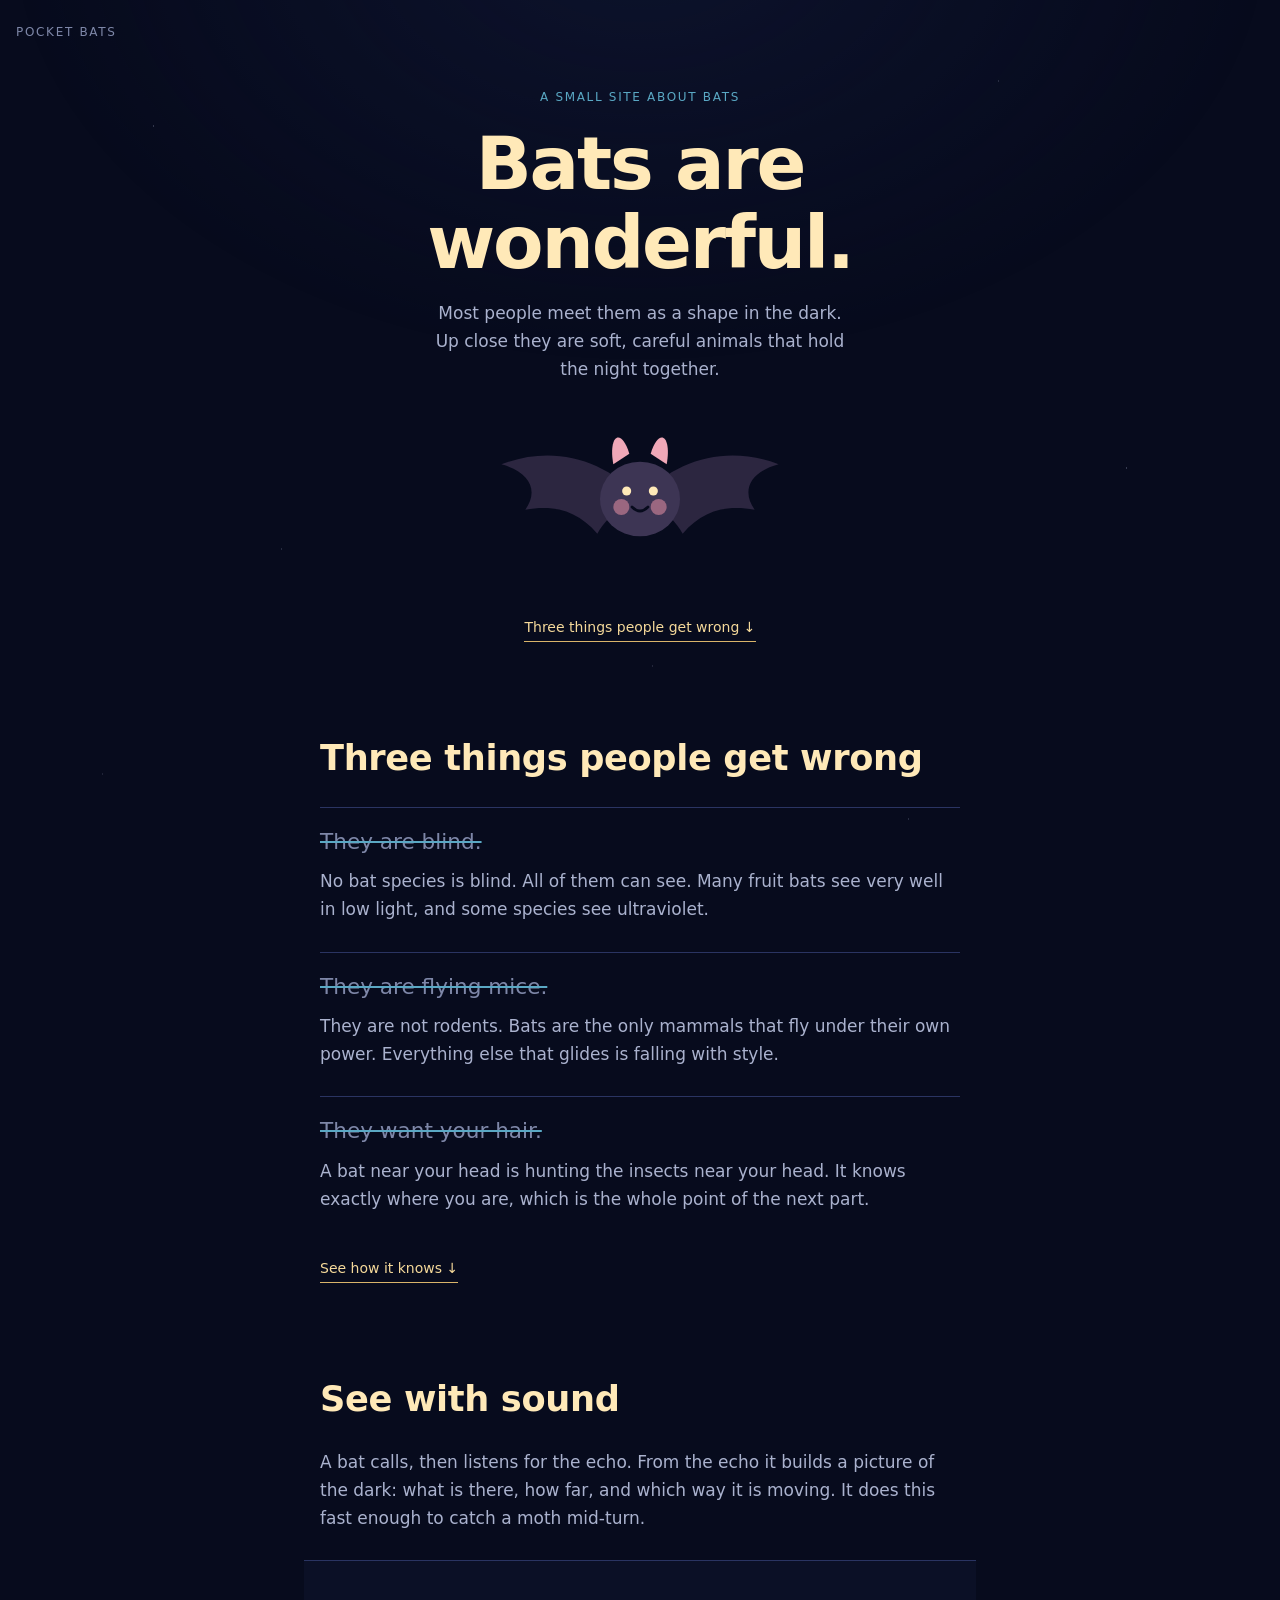
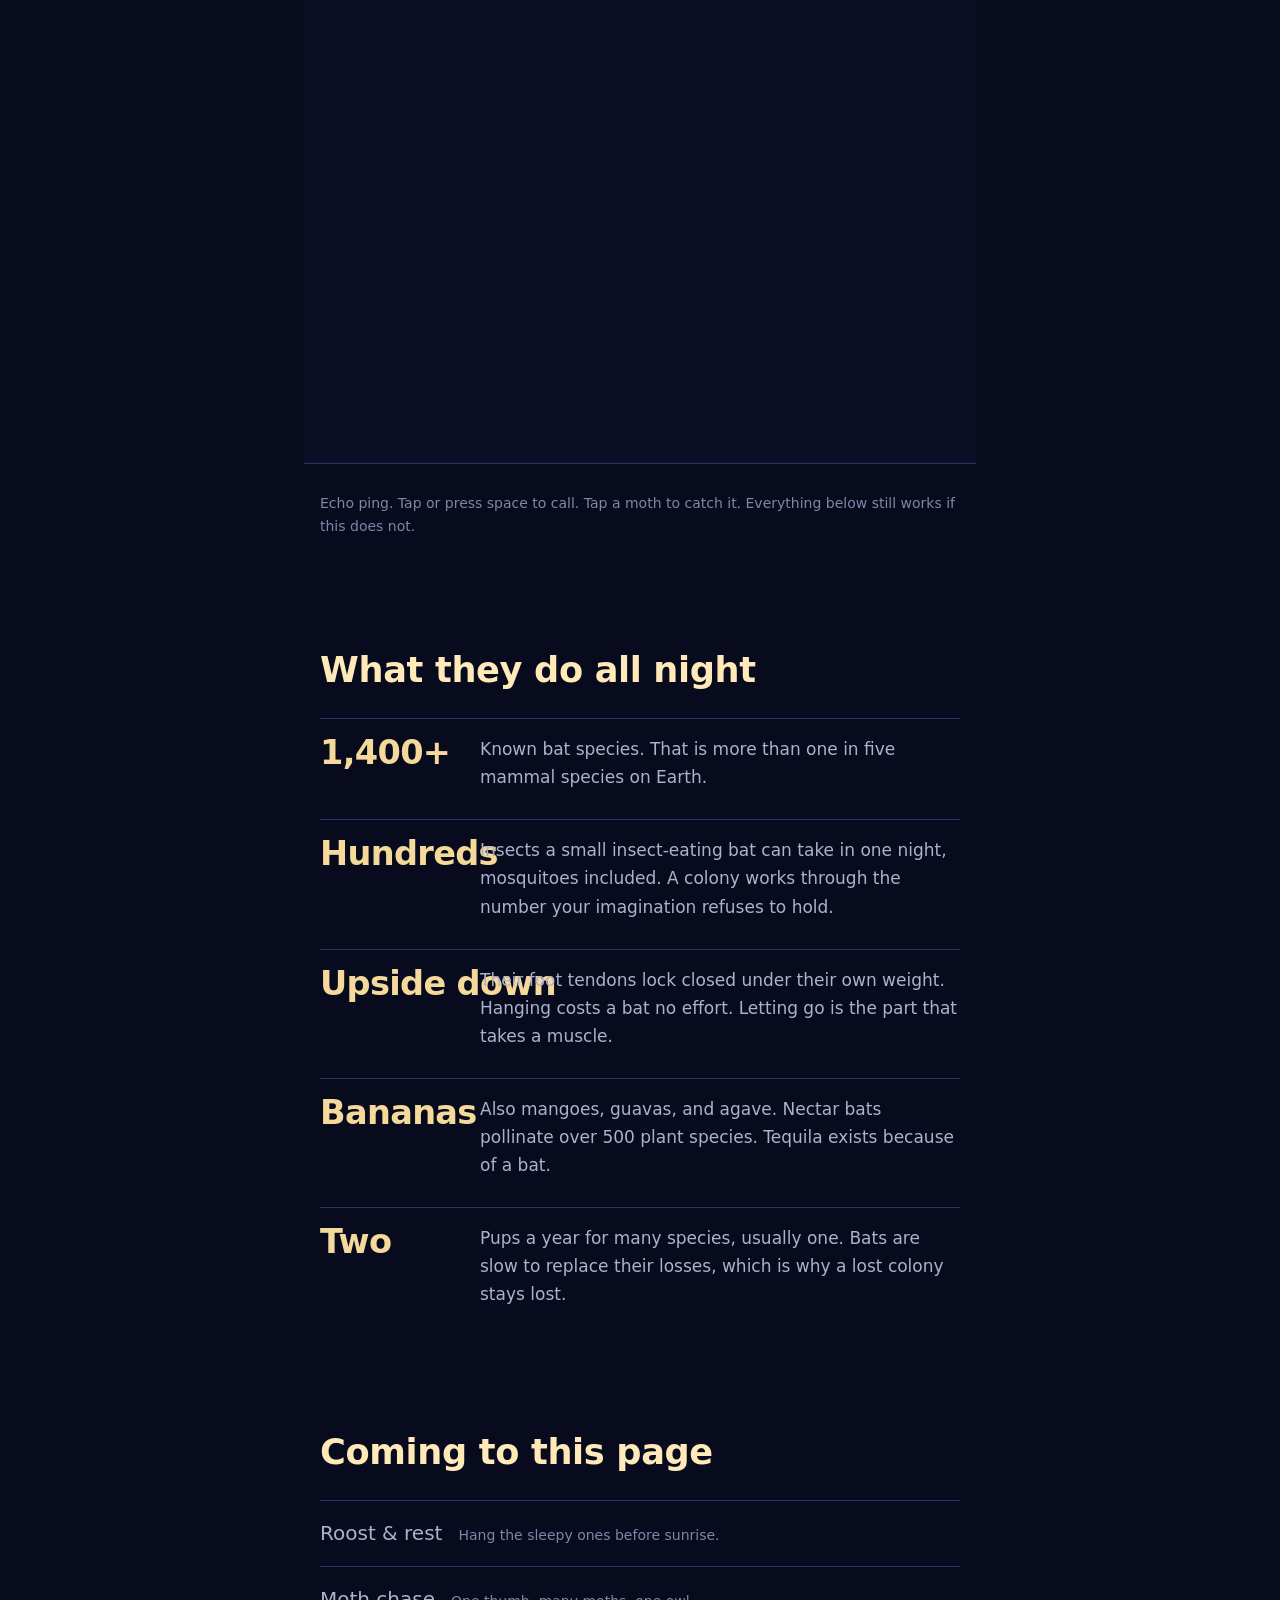
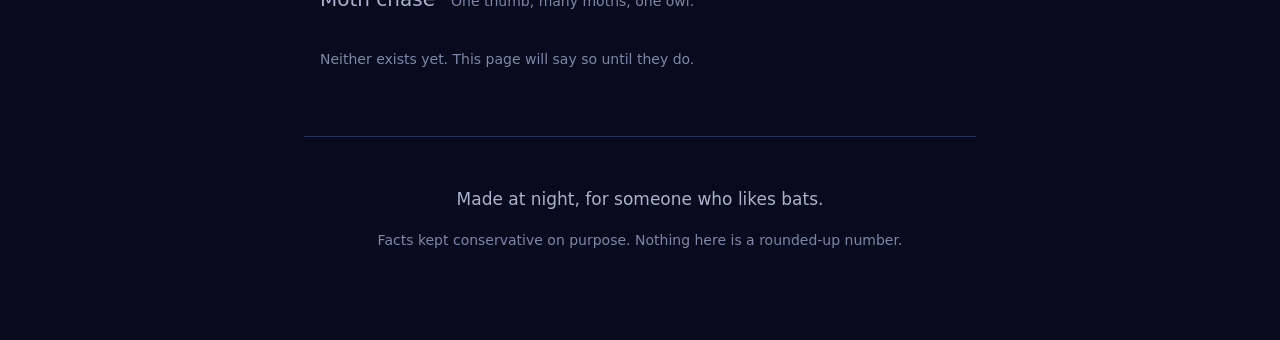
==== index.html @ 72dc0f9f "pocket-bats v1: night-sky one-pager with Echo ping Co-Authored-By: Claude Fable 5 <noreply@anthropic" ====
<!doctype html>
<html lang="en">
<head>
<meta charset="utf-8">
<meta name="viewport" content="width=device-width, initial-scale=1, viewport-fit=cover">
<title>Pocket Bats — a small site about bats</title>
<meta name="description" content="Bats are wonderful. Here is why, in your pocket. Short true facts, and a game where you see with sound.">
<meta name="theme-color" content="#070b1d">
<link rel="stylesheet" href="styles/night.tokens.css">
<link rel="stylesheet" href="styles/site.css">
<link rel="icon" href="data:image/svg+xml,<svg xmlns='http://www.w3.org/2000/svg' viewBox='0 0 32 32'><text y='26' font-size='26'>🦇</text></svg>">
</head>
<body>

<a class="skip" href="#start">Skip to the content</a>

<!-- persistent cluster 1 of 1: identity -->
<header class="chrome">
  <span class="wordmark">Pocket&nbsp;Bats</span>
</header>

<div class="stars" aria-hidden="true"></div>

<main id="start">

  <!-- 1. promise -->
  <section class="stage" id="promise">
    <p class="label">A small site about bats</p>
    <h1 class="display">Bats are<br>wonderful.</h1>
    <p class="lede">Most people meet them as a shape in the dark. Up close they are soft,
      careful animals that hold the night together.</p>

    <svg class="bat" viewBox="0 0 240 130" role="img" aria-label="A small round bat with big ears, hanging in the dark.">
      <g class="bat-wings">
        <path class="wing" d="M120 66 C 92 34, 52 26, 16 40 C 38 46, 44 60, 34 74 C 58 70, 74 76, 88 92 C 96 78, 108 70, 120 66 Z"/>
        <path class="wing" d="M120 66 C 148 34, 188 26, 224 40 C 202 46, 196 60, 206 74 C 182 70, 166 76, 152 92 C 144 78, 132 70, 120 66 Z"/>
      </g>
      <path class="ear" d="M100 40 C 96 18, 106 12, 112 32 Z"/>
      <path class="ear" d="M140 40 C 144 18, 134 12, 128 32 Z"/>
      <ellipse class="body" cx="120" cy="66" rx="30" ry="28"/>
      <circle class="cheek" cx="106" cy="72" r="6"/>
      <circle class="cheek" cx="134" cy="72" r="6"/>
      <circle class="eye" cx="110" cy="60" r="3.4"/>
      <circle class="eye" cx="130" cy="60" r="3.4"/>
      <path class="mouth" d="M114 72 Q 120 78 126 72"/>
    </svg>

    <a class="cue" href="#reframe">Three things people get wrong <span aria-hidden="true">↓</span></a>
  </section>

  <!-- 2. reframe -->
  <section class="band" id="reframe">
    <h2>Three things people get wrong</h2>

    <div class="turn">
      <p class="wrong">They are blind.</p>
      <p>No bat species is blind. All of them can see. Many fruit bats see very well in low
        light, and some species see ultraviolet.</p>
    </div>

    <div class="turn">
      <p class="wrong">They are flying mice.</p>
      <p>They are not rodents. Bats are the only mammals that fly under their own power.
        Everything else that glides is falling with style.</p>
    </div>

    <div class="turn">
      <p class="wrong">They want your hair.</p>
      <p>A bat near your head is hunting the insects near your head. It knows exactly where you
        are, which is the whole point of the next part.</p>
    </div>

    <a class="cue" href="#play">See how it knows <span aria-hidden="true">↓</span></a>
  </section>

  <!-- 3. play -->
  <section class="band play" id="play">
    <h2>See with sound</h2>
    <p class="intro">A bat calls, then listens for the echo. From the echo it builds a picture
      of the dark: what is there, how far, and which way it is moving. It does this fast enough
      to catch a moth mid-turn.</p>

    <div class="game-frame">
      <div class="game-shell" id="echo-ping" data-game>
        <noscript class="fallback">
          <p><strong>The game needs JavaScript.</strong> Without it, the short version: the
            screen is dark, you send one call, the echo shows you the moths for a moment, and
            you catch what you remember.</p>
        </noscript>
      </div>
    </div>

    <p class="caption">Echo ping. Tap or press space to call. Tap a moth to catch it.
      Everything below still works if this does not.</p>
  </section>

  <!-- 4. facts in rhythm -->
  <section class="band" id="facts">
    <h2>What they do all night</h2>

    <div class="fact">
      <p class="figure">1,400+</p>
      <p>Known bat species. That is more than one in five mammal species on Earth.</p>
    </div>

    <div class="fact">
      <p class="figure">Hundreds</p>
      <p>Insects a small insect-eating bat can take in one night, mosquitoes included. A colony
        works through the number your imagination refuses to hold.</p>
    </div>

    <div class="fact">
      <p class="figure">Upside&nbsp;down</p>
      <p>Their foot tendons lock closed under their own weight. Hanging costs a bat no effort.
        Letting go is the part that takes a muscle.</p>
    </div>

    <div class="fact">
      <p class="figure">Bananas</p>
      <p>Also mangoes, guavas, and agave. Nectar bats pollinate over 500 plant species. Tequila
        exists because of a bat.</p>
    </div>

    <div class="fact">
      <p class="figure">Two</p>
      <p>Pups a year for many species, usually one. Bats are slow to replace their losses, which
        is why a lost colony stays lost.</p>
    </div>
  </section>

  <!-- 5. what is next -->
  <section class="band" id="next">
    <h2>Coming to this page</h2>
    <ul class="index">
      <li><span class="idx-name">Roost &amp; rest</span><span class="idx-note">Hang the sleepy ones before sunrise.</span></li>
      <li><span class="idx-name">Moth chase</span><span class="idx-note">One thumb, many moths, one owl.</span></li>
    </ul>
    <p class="note">Neither exists yet. This page will say so until they do.</p>
  </section>

</main>

<footer class="close">
  <p>Made at night, for someone who likes bats.</p>
  <p class="fine">Facts kept conservative on purpose. Nothing here is a rounded-up number.</p>
</footer>

<script src="js/config.js"></script>
<script src="js/echo-ping.js"></script>
<script src="js/site.js"></script>
</body>
</html>
---- styles/night.tokens.css ----
/* night.tokens.css — the only file that may define a colour or a type value.
   Site skin: "Night-sky cozy" (D4). site.css consumes these; it defines none. */

:root {
  /* ground */
  --night-950: #070b1d;
  --night-900: #0b1026;
  --night-800: #131a3a;
  --night-700: #1d2650;
  --night-line: #2a3462;

  /* light */
  --moon: #f5d99a;
  --moon-bright: #ffe9b8;
  --moon-deep: #d9b46a;
  --star: #cdd6f4;

  /* sonar (Echo ping accent) */
  --echo: #9adcf0;
  --echo-dim: #5aa8c4;

  /* text */
  --text: #eaedf8;
  --text-dim: #aab2ce;
  --text-faint: #7e87a8;

  /* bat */
  --bat-body: #3d3554;
  --bat-wing: #2c2640;
  --bat-ear: #f0a8b8;
  --bat-cheek: #e88fa4;

  /* type */
  --font: system-ui, -apple-system, "Segoe UI", Roboto, sans-serif;
  --size-display: clamp(2.6rem, 11vw, 4.6rem);
  --size-h2: clamp(1.5rem, 6vw, 2.2rem);
  --size-body: 1.0625rem;
  --size-small: 0.875rem;
  --size-label: 0.75rem;
  --leading-body: 1.65;
  --leading-tight: 1.08;
  --track-label: 0.14em;

  /* space & shape */
  --space-1: 0.5rem;
  --space-2: 1rem;
  --space-3: 1.75rem;
  --space-4: 3rem;
  --space-5: 5.5rem;
  --measure: 34rem;
  --radius: 1.25rem;
  --radius-pill: 999px;

  /* motion (durations only; site.css decides what moves) */
  --t-fast: 140ms;
  --t-slow: 420ms;
  --ease: cubic-bezier(0.22, 0.9, 0.3, 1);
}
---- styles/site.css ----
/* site.css — composition only. Every colour and type value comes from night.tokens.css.
   Authored at 375px first; wider screens widen the measure. */

*, *::before, *::after { box-sizing: border-box; }

html { -webkit-text-size-adjust: 100%; }

body {
  margin: 0;
  background: var(--night-950);
  color: var(--text);
  font-family: var(--font);
  font-size: var(--size-body);
  line-height: var(--leading-body);
  overflow-x: hidden;
}

/* ---- background: static stars. They never move. ---- */
.stars {
  position: fixed;
  inset: 0;
  z-index: 0;
  pointer-events: none;
  background-image:
    radial-gradient(1.4px 1.4px at 12% 14%, var(--star), transparent 60%),
    radial-gradient(1.2px 1.2px at 78% 9%,  var(--star), transparent 60%),
    radial-gradient(1.6px 1.6px at 34% 27%, var(--star), transparent 60%),
    radial-gradient(1.1px 1.1px at 62% 38%, var(--star), transparent 60%),
    radial-gradient(1.5px 1.5px at 88% 52%, var(--star), transparent 60%),
    radial-gradient(1.2px 1.2px at 22% 61%, var(--star), transparent 60%),
    radial-gradient(1.3px 1.3px at 51% 74%, var(--star), transparent 60%),
    radial-gradient(1.1px 1.1px at 8%  86%, var(--star), transparent 60%),
    radial-gradient(1.4px 1.4px at 71% 91%, var(--star), transparent 60%),
    radial-gradient(900px 620px at 50% -8%, var(--night-800), transparent 70%);
  opacity: 0.55;
}

main, .chrome, .close { position: relative; z-index: 1; }

/* ---- skip link ---- */
.skip {
  position: absolute;
  left: -9999px;
  top: 0;
  background: var(--moon);
  color: var(--night-950);
  padding: var(--space-1) var(--space-2);
  border-radius: 0 0 var(--radius) 0;
  z-index: 10;
  text-decoration: none;
  font-weight: 600;
}
.skip:focus { left: 0; }

/* ---- persistent cluster: identity ---- */
.chrome {
  padding: var(--space-2);
  padding-top: max(var(--space-2), env(safe-area-inset-top));
}
.wordmark {
  font-size: var(--size-label);
  letter-spacing: var(--track-label);
  text-transform: uppercase;
  color: var(--text-faint);
}

/* ---- shared layout ---- */
.stage, .band {
  max-width: var(--measure);
  margin: 0 auto;
  padding: var(--space-4) var(--space-2);
}

h2 {
  font-size: var(--size-h2);
  line-height: 1.15;
  margin: 0 0 var(--space-3);
  color: var(--moon-bright);
  font-weight: 600;
  letter-spacing: -0.01em;
}

p { margin: 0 0 var(--space-2); }

/* ---- 1. promise ---- */
.stage { padding-top: var(--space-3); text-align: center; }

.label {
  font-size: var(--size-label);
  letter-spacing: var(--track-label);
  text-transform: uppercase;
  color: var(--echo-dim);
  margin-bottom: var(--space-2);
}

.display {
  font-size: var(--size-display);
  line-height: var(--leading-tight);
  letter-spacing: -0.03em;
  font-weight: 700;
  margin: 0 0 var(--space-2);
  color: var(--moon-bright);
}

.lede {
  color: var(--text-dim);
  max-width: 26rem;
  margin-inline: auto;
}

.bat {
  display: block;
  width: min(78%, 20rem);
  margin: var(--space-3) auto var(--space-2);
  overflow: visible;
}
.bat .body  { fill: var(--bat-body); }
.bat .wing  { fill: var(--bat-wing); }
.bat .ear   { fill: var(--bat-ear); }
.bat .cheek { fill: var(--bat-cheek); opacity: 0.55; }
.bat .eye   { fill: var(--moon-bright); }
.bat .mouth { fill: none; stroke: var(--night-950); stroke-width: 2; stroke-linecap: round; }
.bat-wings  { transform-origin: 120px 66px; animation: flap 3.6s var(--ease) infinite; }

/* Expressive character motion, paused when the section leaves the viewport (site.js)
   and removed entirely under reduced motion. */
@keyframes flap {
  0%, 74%, 100% { transform: scaleX(1) scaleY(1); }
  80%           { transform: scaleX(0.9) scaleY(1.05); }
  88%           { transform: scaleX(1.02) scaleY(0.98); }
}
.motion-paused .bat-wings { animation-play-state: paused; }

.cue {
  display: inline-block;
  margin-top: var(--space-2);
  color: var(--moon);
  text-decoration: none;
  border-bottom: 1px solid var(--moon-deep);
  padding-bottom: 2px;
  font-size: var(--size-small);
}
.cue:hover, .cue:focus-visible { color: var(--moon-bright); }

/* ---- 2. reframe: alternating rhythm ---- */
.turn {
  border-top: 1px solid var(--night-line);
  padding-top: var(--space-2);
  margin-bottom: var(--space-3);
}
.wrong {
  font-size: 1.35rem;
  color: var(--text-faint);
  text-decoration: line-through;
  text-decoration-color: var(--echo-dim);
  text-decoration-thickness: 2px;
  margin-bottom: var(--space-1);
}
.turn p:last-child { margin-bottom: 0; color: var(--text-dim); }

/* ---- 3. play ---- */
.play .intro { color: var(--text-dim); }

.game-frame {
  margin: var(--space-3) calc(var(--space-2) * -1);
}
.game-shell {
  position: relative;
  aspect-ratio: 3 / 4;
  max-height: 70vh;
  margin-inline: auto;
  background: var(--night-900);
  border-top: 1px solid var(--night-line);
  border-bottom: 1px solid var(--night-line);
  overflow: hidden;
  touch-action: manipulation;
}
.game-shell canvas { display: block; width: 100%; height: 100%; }
.game-shell:focus-visible { outline: 2px solid var(--echo); outline-offset: -2px; }

.fallback {
  display: block;
  padding: var(--space-3) var(--space-2);
  color: var(--text-dim);
}
.fallback strong { color: var(--moon); }

.caption {
  font-size: var(--size-small);
  color: var(--text-faint);
  margin-top: var(--space-2);
}

/* ---- 4. facts ---- */
.fact {
  border-top: 1px solid var(--night-line);
  padding-top: var(--space-2);
  margin-bottom: var(--space-3);
}
.figure {
  font-size: 2.1rem;
  line-height: 1.1;
  font-weight: 700;
  letter-spacing: -0.02em;
  color: var(--moon);
  margin-bottom: var(--space-1);
}
.fact p:last-child { margin-bottom: 0; color: var(--text-dim); }

/* ---- 5. what is next: typographic index, no cards ---- */
.index { list-style: none; margin: 0 0 var(--space-2); padding: 0; }
.index li {
  display: flex;
  flex-wrap: wrap;
  gap: 0 var(--space-2);
  align-items: baseline;
  border-top: 1px solid var(--night-line);
  padding: var(--space-2) 0;
}
.idx-name { font-size: 1.25rem; color: var(--text-dim); }
.idx-note { font-size: var(--size-small); color: var(--text-faint); }
.note { font-size: var(--size-small); color: var(--text-faint); }

/* ---- resolution ---- */
.close {
  max-width: var(--measure);
  margin: 0 auto;
  padding: var(--space-4) var(--space-2) var(--space-5);
  border-top: 1px solid var(--night-line);
  color: var(--text-dim);
  text-align: center;
}
.close .fine { font-size: var(--size-small); color: var(--text-faint); margin-bottom: 0; }

/* ---- wider screens: widen the measure, do not rebuild ---- */
@media (min-width: 46rem) {
  :root { --measure: 42rem; }
  .game-shell { aspect-ratio: 4 / 3; }
  .fact { display: grid; grid-template-columns: 9rem 1fr; gap: var(--space-2); align-items: start; }
  .figure { margin-bottom: 0; }
}

/* ---- reduced motion: complete states, never blank ---- */
@media (prefers-reduced-motion: reduce) {
  .bat-wings { animation: none; }
  * { scroll-behavior: auto !important; }
}
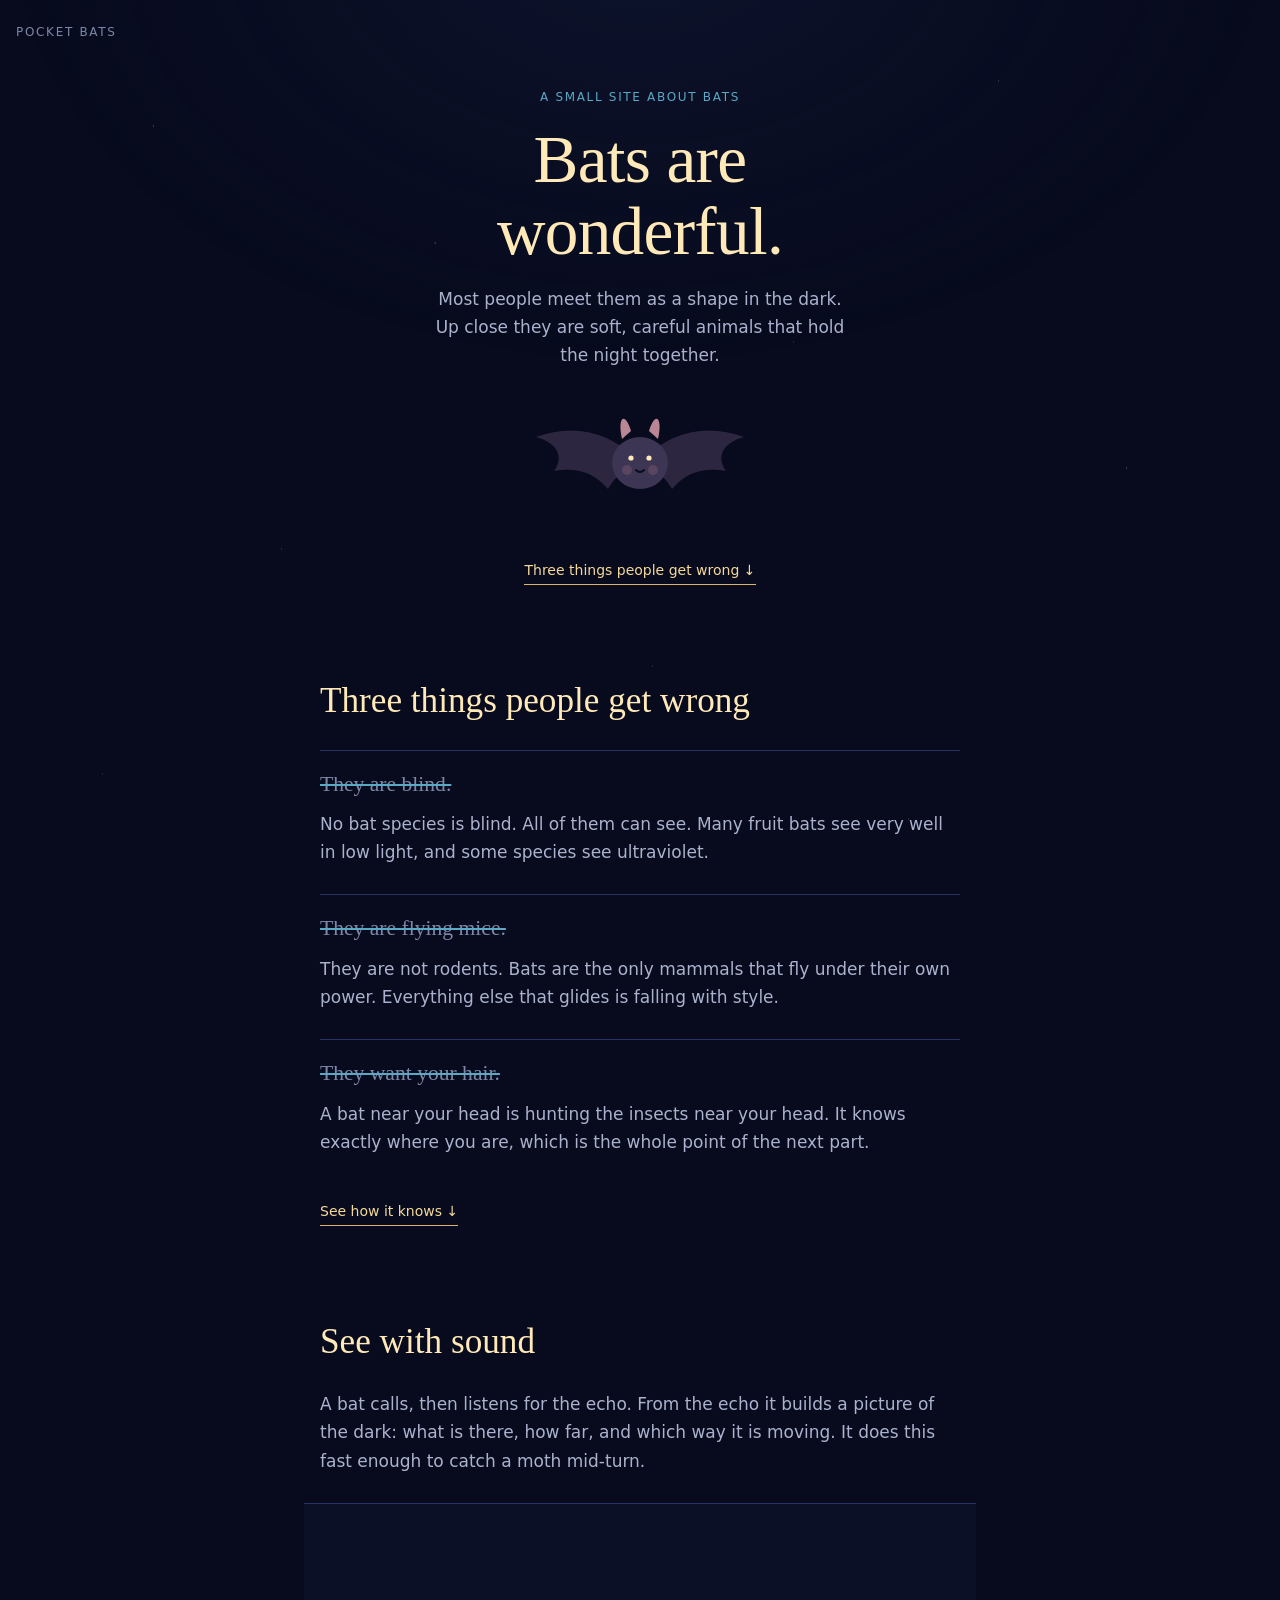
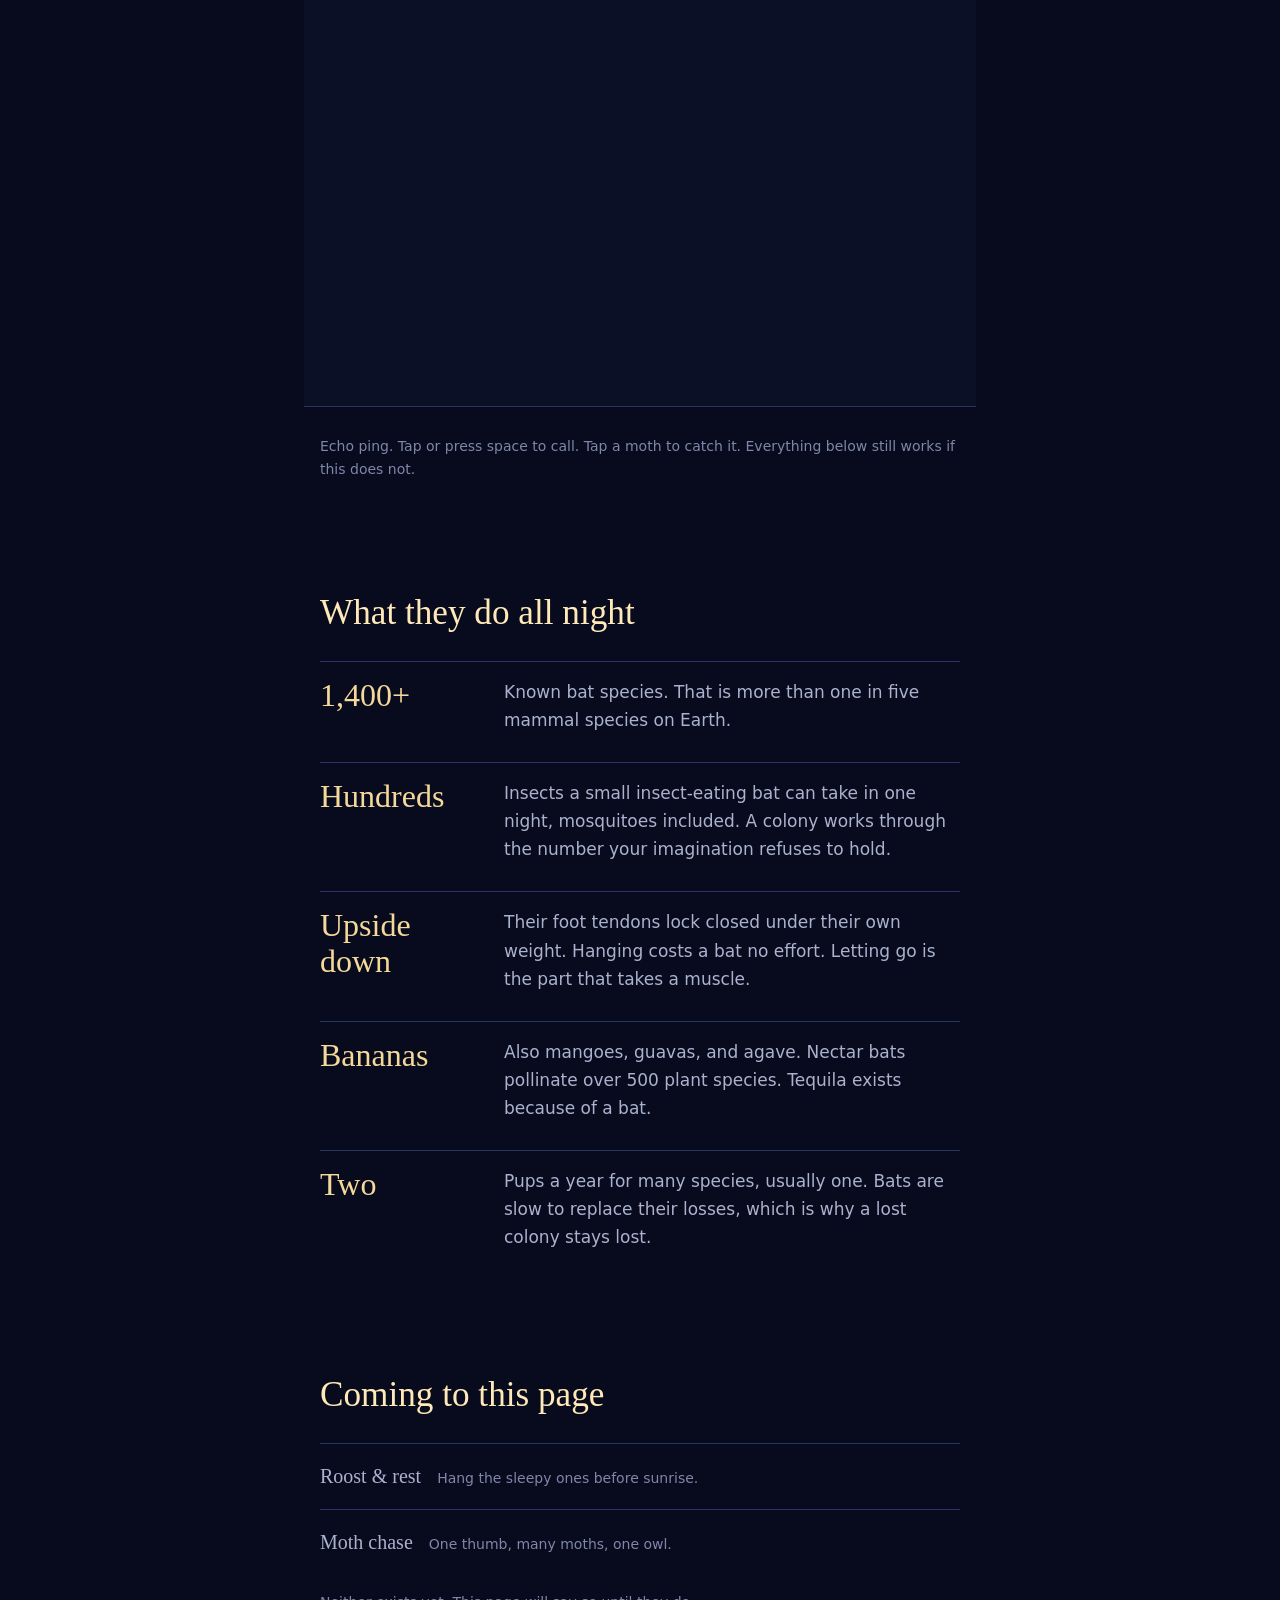
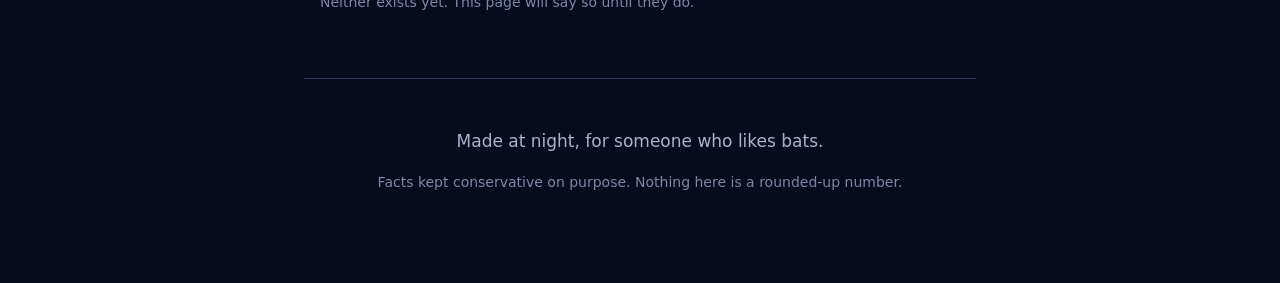
==== commit 835becb3: "polish: fix desktop fact-column overlap, editorial serif display, quieter bat" ====
--- a/index.html
+++ b/index.html
@@ -35,14 +35,14 @@
         <path class="wing" d="M120 66 C 92 34, 52 26, 16 40 C 38 46, 44 60, 34 74 C 58 70, 74 76, 88 92 C 96 78, 108 70, 120 66 Z"/>
         <path class="wing" d="M120 66 C 148 34, 188 26, 224 40 C 202 46, 196 60, 206 74 C 182 70, 166 76, 152 92 C 144 78, 132 70, 120 66 Z"/>
       </g>
-      <path class="ear" d="M100 40 C 96 18, 106 12, 112 32 Z"/>
-      <path class="ear" d="M140 40 C 144 18, 134 12, 128 32 Z"/>
-      <ellipse class="body" cx="120" cy="66" rx="30" ry="28"/>
-      <circle class="cheek" cx="106" cy="72" r="6"/>
-      <circle class="cheek" cx="134" cy="72" r="6"/>
-      <circle class="eye" cx="110" cy="60" r="3.4"/>
-      <circle class="eye" cx="130" cy="60" r="3.4"/>
-      <path class="mouth" d="M114 72 Q 120 78 126 72"/>
+      <path class="ear" d="M102 42 C 97 20, 105 14, 111 34 Z"/>
+      <path class="ear" d="M138 42 C 143 20, 135 14, 129 34 Z"/>
+      <ellipse class="body" cx="120" cy="66" rx="28" ry="26"/>
+      <circle class="cheek" cx="107" cy="73" r="5"/>
+      <circle class="cheek" cx="133" cy="73" r="5"/>
+      <circle class="eye" cx="111" cy="61" r="2.6"/>
+      <circle class="eye" cx="129" cy="61" r="2.6"/>
+      <path class="mouth" d="M116 73 Q 120 77 124 73"/>
     </svg>
 
     <a class="cue" href="#reframe">Three things people get wrong <span aria-hidden="true">↓</span></a>
@@ -110,7 +110,7 @@
     </div>
 
     <div class="fact">
-      <p class="figure">Upside&nbsp;down</p>
+      <p class="figure">Upside down</p>
       <p>Their foot tendons lock closed under their own weight. Hanging costs a bat no effort.
         Letting go is the part that takes a muscle.</p>
     </div>
--- a/styles/night.tokens.css
+++ b/styles/night.tokens.css
@@ -27,12 +27,13 @@
   /* bat */
   --bat-body: #3d3554;
   --bat-wing: #2c2640;
-  --bat-ear: #f0a8b8;
-  --bat-cheek: #e88fa4;
+  --bat-ear: #b98695;
+  --bat-cheek: #a76f80;
 
   /* type */
   --font: system-ui, -apple-system, "Segoe UI", Roboto, sans-serif;
-  --size-display: clamp(2.6rem, 11vw, 4.6rem);
+  --font-display: "Iowan Old Style", "Palatino Linotype", Palatino, Georgia, "Noto Serif", serif;
+  --size-display: clamp(2.4rem, 9.5vw, 4.2rem);
   --size-h2: clamp(1.5rem, 6vw, 2.2rem);
   --size-body: 1.0625rem;
   --size-small: 0.875rem;
--- a/styles/site.css
+++ b/styles/site.css
@@ -72,12 +72,13 @@
 }
 
 h2 {
+  font-family: var(--font-display);
   font-size: var(--size-h2);
   line-height: 1.15;
   margin: 0 0 var(--space-3);
   color: var(--moon-bright);
-  font-weight: 600;
-  letter-spacing: -0.01em;
+  font-weight: 500;
+  letter-spacing: 0;
 }
 
 p { margin: 0 0 var(--space-2); }
@@ -94,10 +95,11 @@
 }
 
 .display {
+  font-family: var(--font-display);
   font-size: var(--size-display);
   line-height: var(--leading-tight);
-  letter-spacing: -0.03em;
-  font-weight: 700;
+  letter-spacing: -0.01em;
+  font-weight: 500;
   margin: 0 0 var(--space-2);
   color: var(--moon-bright);
 }
@@ -110,14 +112,14 @@
 
 .bat {
   display: block;
-  width: min(78%, 20rem);
+  width: min(58%, 15rem);
   margin: var(--space-3) auto var(--space-2);
   overflow: visible;
 }
 .bat .body  { fill: var(--bat-body); }
 .bat .wing  { fill: var(--bat-wing); }
 .bat .ear   { fill: var(--bat-ear); }
-.bat .cheek { fill: var(--bat-cheek); opacity: 0.55; }
+.bat .cheek { fill: var(--bat-cheek); opacity: 0.28; }
 .bat .eye   { fill: var(--moon-bright); }
 .bat .mouth { fill: none; stroke: var(--night-950); stroke-width: 2; stroke-linecap: round; }
 .bat-wings  { transform-origin: 120px 66px; animation: flap 3.6s var(--ease) infinite; }
@@ -149,6 +151,7 @@
   margin-bottom: var(--space-3);
 }
 .wrong {
+  font-family: var(--font-display);
   font-size: 1.35rem;
   color: var(--text-faint);
   text-decoration: line-through;
@@ -198,10 +201,11 @@
   margin-bottom: var(--space-3);
 }
 .figure {
-  font-size: 2.1rem;
+  font-family: var(--font-display);
+  font-size: 2rem;
   line-height: 1.1;
-  font-weight: 700;
-  letter-spacing: -0.02em;
+  font-weight: 500;
+  letter-spacing: 0;
   color: var(--moon);
   margin-bottom: var(--space-1);
 }
@@ -217,7 +221,7 @@
   border-top: 1px solid var(--night-line);
   padding: var(--space-2) 0;
 }
-.idx-name { font-size: 1.25rem; color: var(--text-dim); }
+.idx-name { font-family: var(--font-display); font-size: 1.25rem; color: var(--text-dim); }
 .idx-note { font-size: var(--size-small); color: var(--text-faint); }
 .note { font-size: var(--size-small); color: var(--text-faint); }
 
@@ -236,7 +240,8 @@
 @media (min-width: 46rem) {
   :root { --measure: 42rem; }
   .game-shell { aspect-ratio: 4 / 3; }
-  .fact { display: grid; grid-template-columns: 9rem 1fr; gap: var(--space-2); align-items: start; }
+  .fact { display: grid; grid-template-columns: 10.5rem 1fr; gap: var(--space-2); align-items: start; }
+  .figure { overflow-wrap: break-word; }
   .figure { margin-bottom: 0; }
 }
 
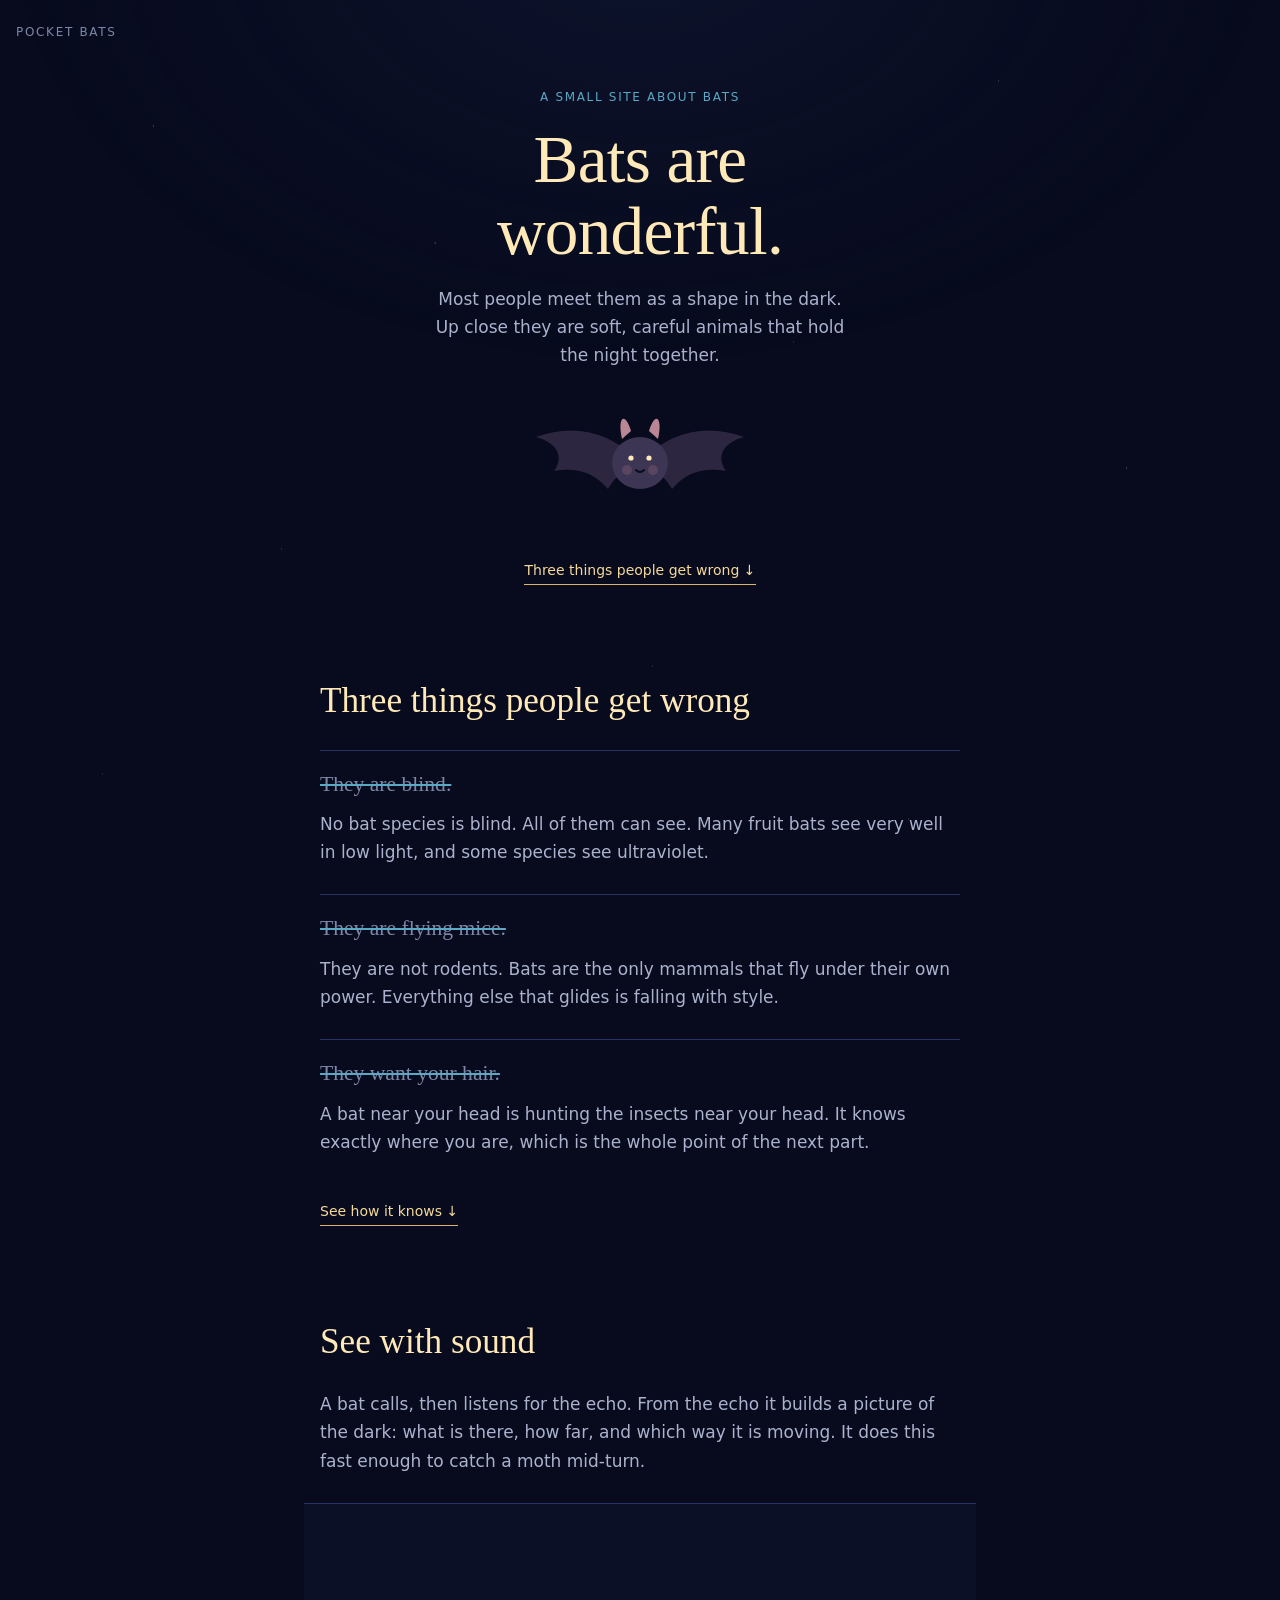
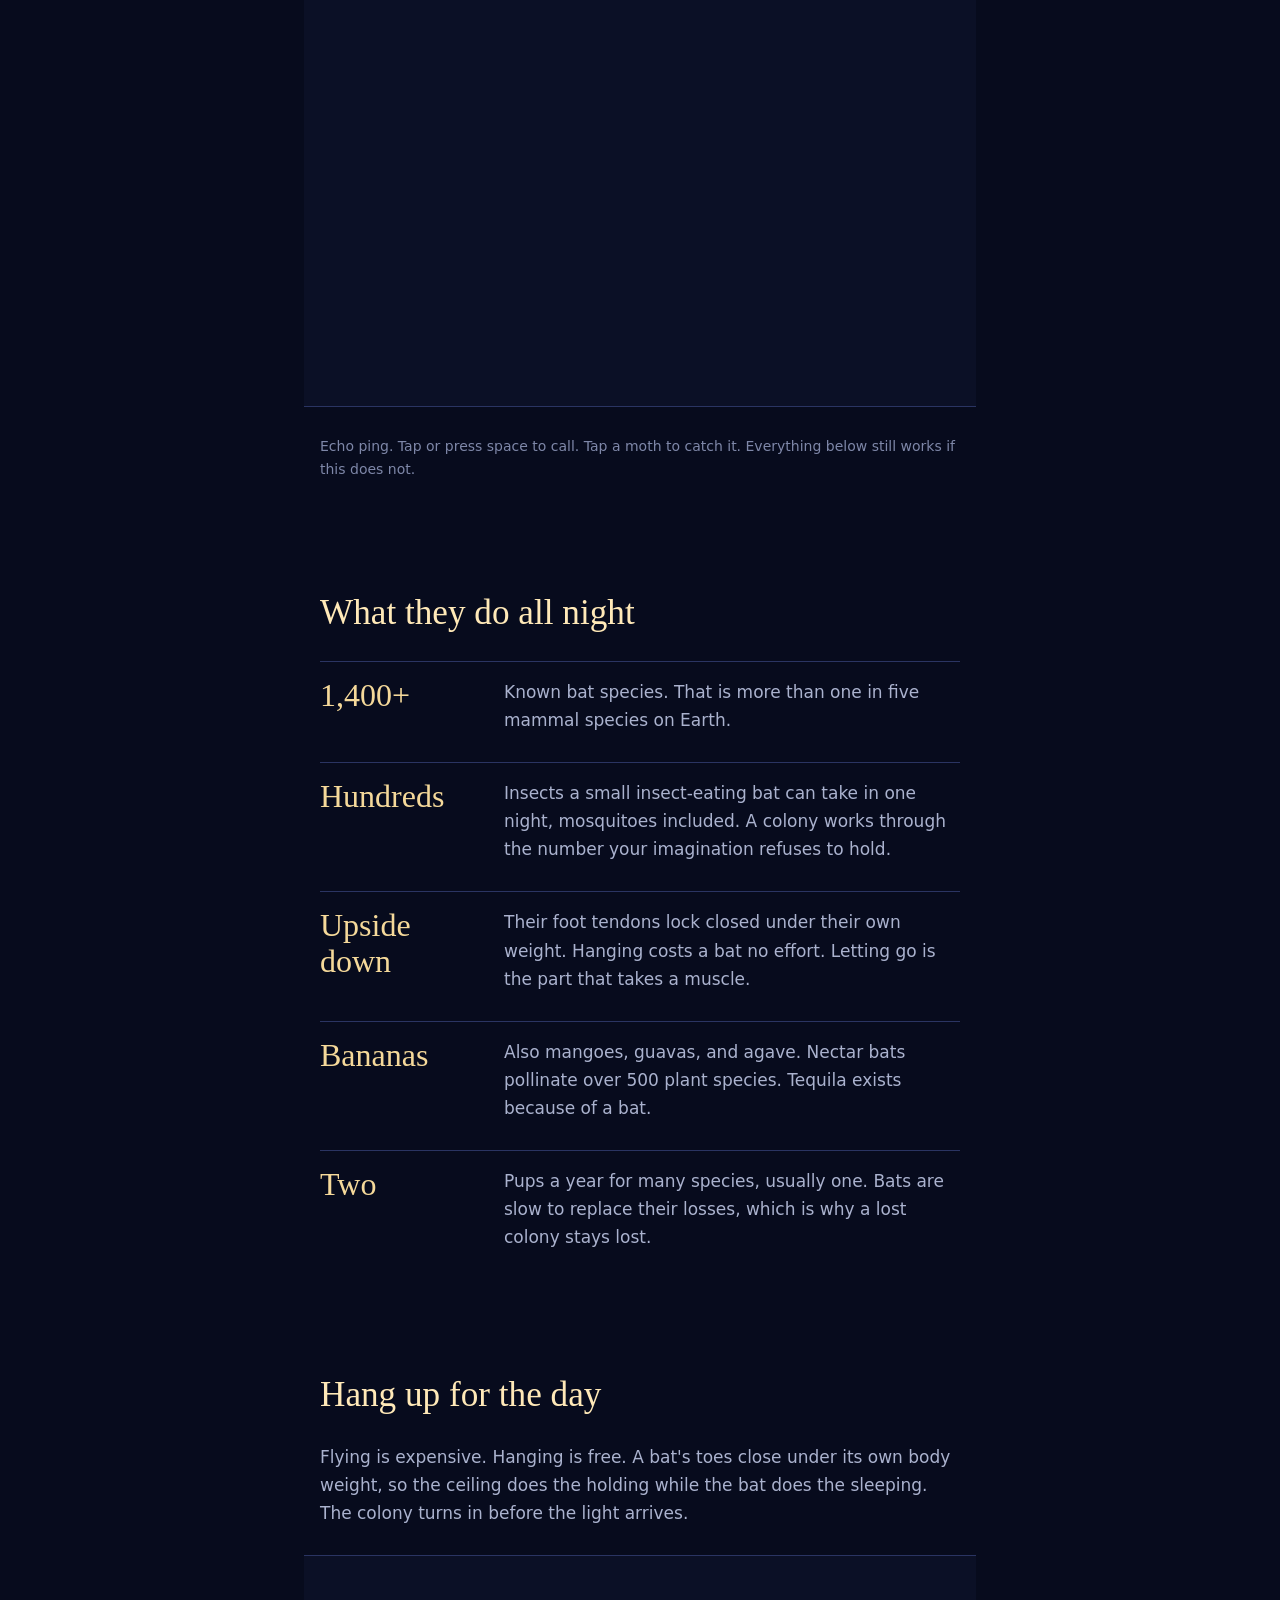
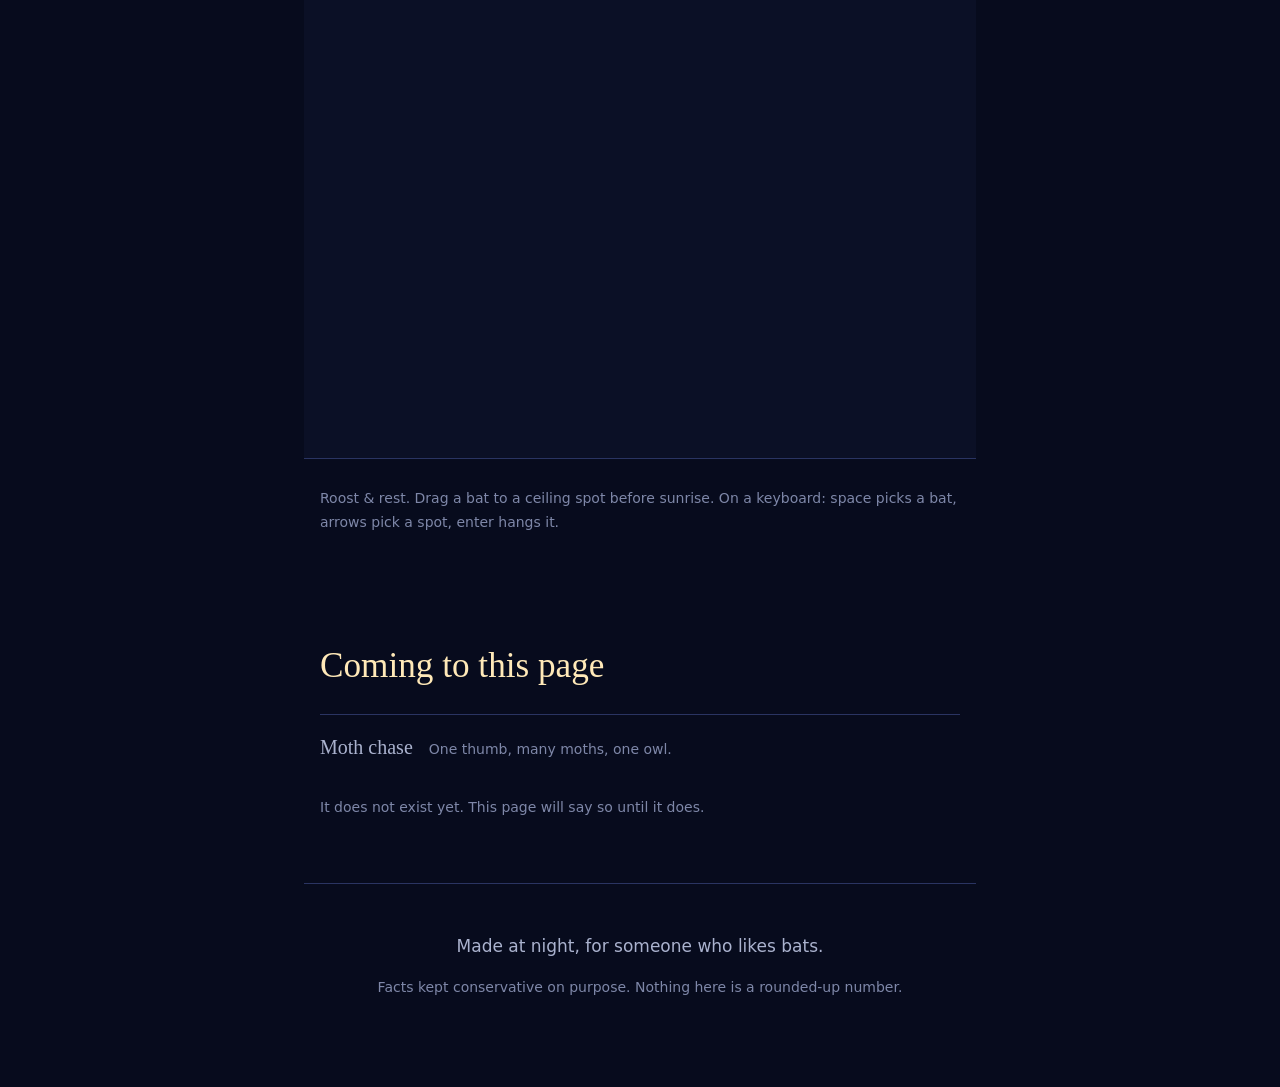
==== commit 4ce54ae8: "chunk 2: Roost & rest - drag bats to the ceiling before sunrise" ====
--- a/index.html
+++ b/index.html
@@ -6,6 +6,14 @@
 <title>Pocket Bats — a small site about bats</title>
 <meta name="description" content="Bats are wonderful. Here is why, in your pocket. Short true facts, and a game where you see with sound.">
 <meta name="theme-color" content="#070b1d">
+<meta property="og:type" content="website">
+<meta property="og:title" content="Bats are wonderful.">
+<meta property="og:description" content="Short true facts, and a game where you see with sound.">
+<meta property="og:url" content="https://jordan-doerksen.github.io/pocket-bats/">
+<meta property="og:image" content="https://jordan-doerksen.github.io/pocket-bats/og.png">
+<meta property="og:image:width" content="1200">
+<meta property="og:image:height" content="630">
+<meta name="twitter:card" content="summary_large_image">
 <link rel="stylesheet" href="styles/night.tokens.css">
 <link rel="stylesheet" href="styles/site.css">
 <link rel="icon" href="data:image/svg+xml,<svg xmlns='http://www.w3.org/2000/svg' viewBox='0 0 32 32'><text y='26' font-size='26'>🦇</text></svg>">
@@ -128,14 +136,33 @@
     </div>
   </section>
 
-  <!-- 5. what is next -->
+  <!-- 5. play: roost -->
+  <section class="band play" id="roost">
+    <h2>Hang up for the day</h2>
+    <p class="intro">Flying is expensive. Hanging is free. A bat's toes close under its own body
+      weight, so the ceiling does the holding while the bat does the sleeping. The colony turns in
+      before the light arrives.</p>
+
+    <div class="game-frame">
+      <div class="game-shell" id="roost-rest" data-game>
+        <noscript class="fallback">
+          <p><strong>The game needs JavaScript.</strong> Without it, the short version: five tired
+            bats, seven spots on the ceiling, one sunrise. You drag; they sleep.</p>
+        </noscript>
+      </div>
+    </div>
+
+    <p class="caption">Roost &amp; rest. Drag a bat to a ceiling spot before sunrise. On a keyboard:
+      space picks a bat, arrows pick a spot, enter hangs it.</p>
+  </section>
+
+  <!-- 6. what is next -->
   <section class="band" id="next">
     <h2>Coming to this page</h2>
     <ul class="index">
-      <li><span class="idx-name">Roost &amp; rest</span><span class="idx-note">Hang the sleepy ones before sunrise.</span></li>
       <li><span class="idx-name">Moth chase</span><span class="idx-note">One thumb, many moths, one owl.</span></li>
     </ul>
-    <p class="note">Neither exists yet. This page will say so until they do.</p>
+    <p class="note">It does not exist yet. This page will say so until it does.</p>
   </section>
 
 </main>
@@ -147,6 +174,7 @@
 
 <script src="js/config.js"></script>
 <script src="js/echo-ping.js"></script>
+<script src="js/roost-rest.js"></script>
 <script src="js/site.js"></script>
 </body>
 </html>
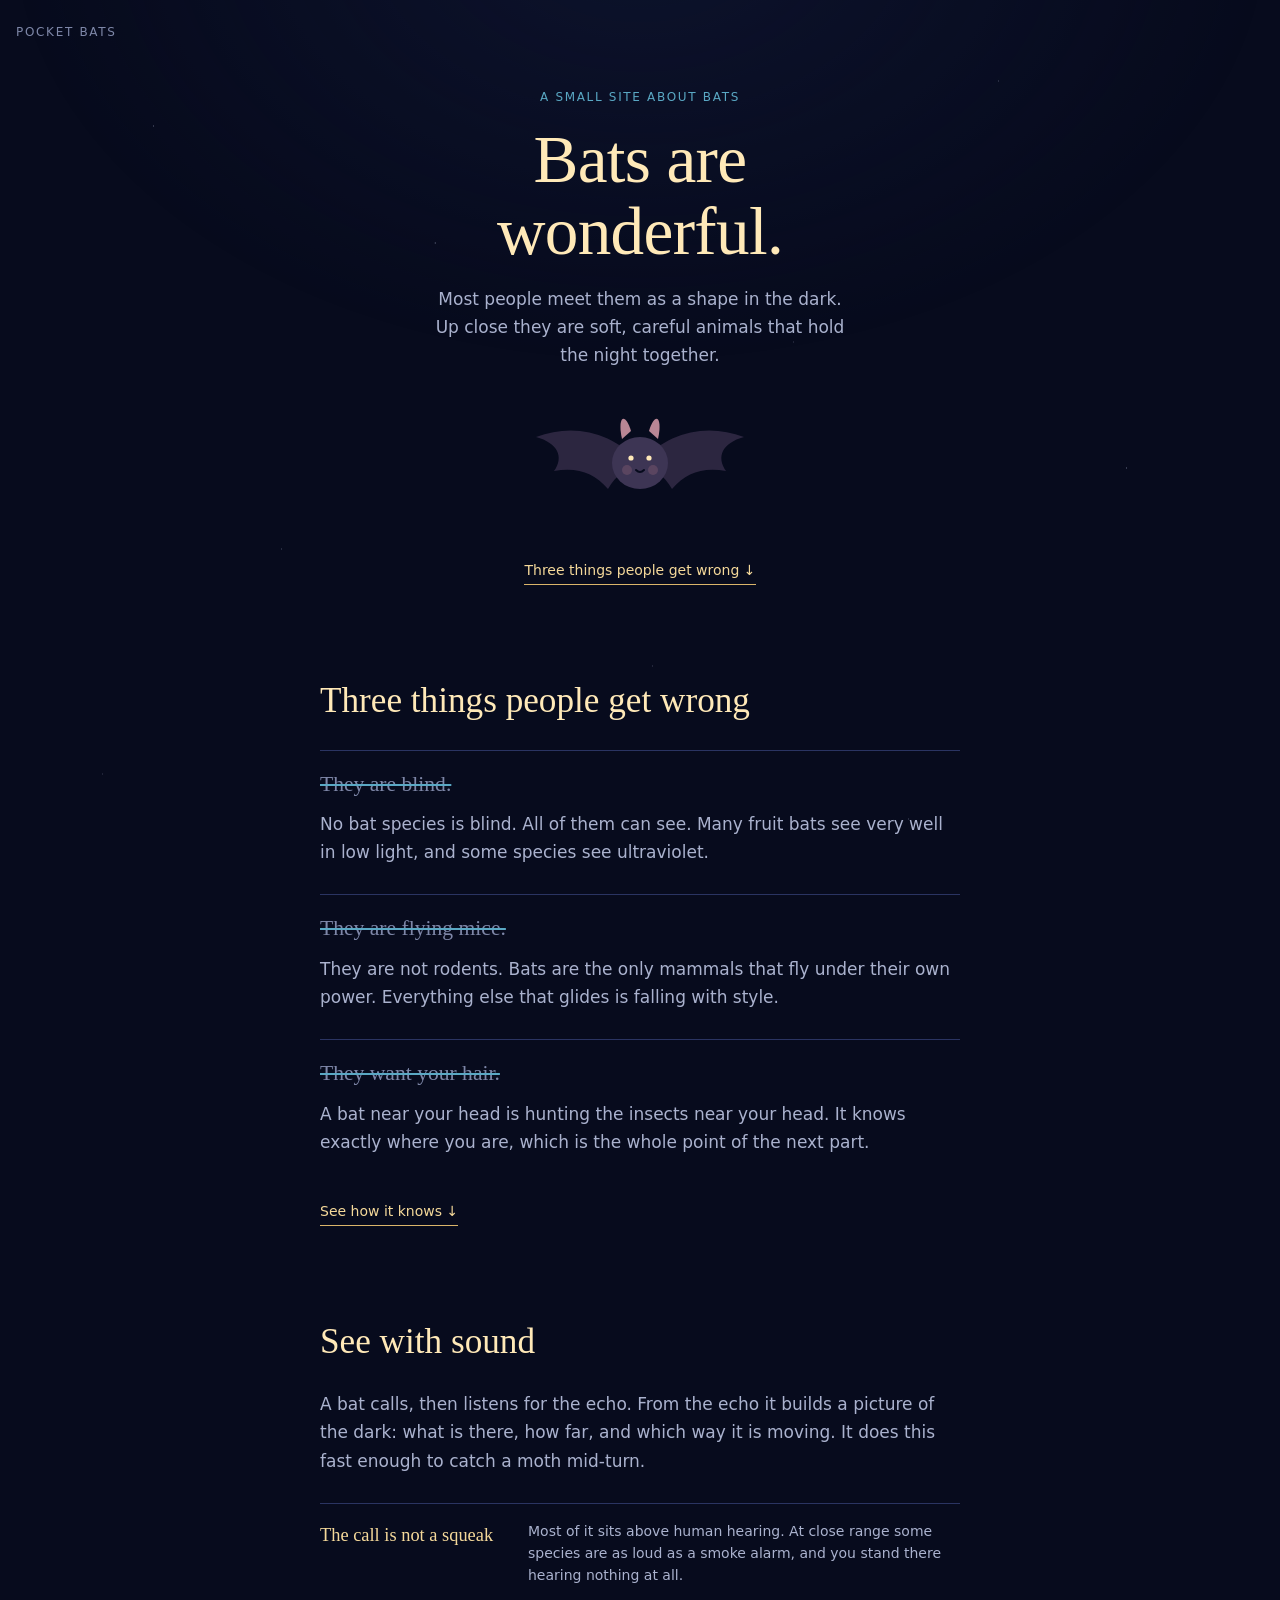
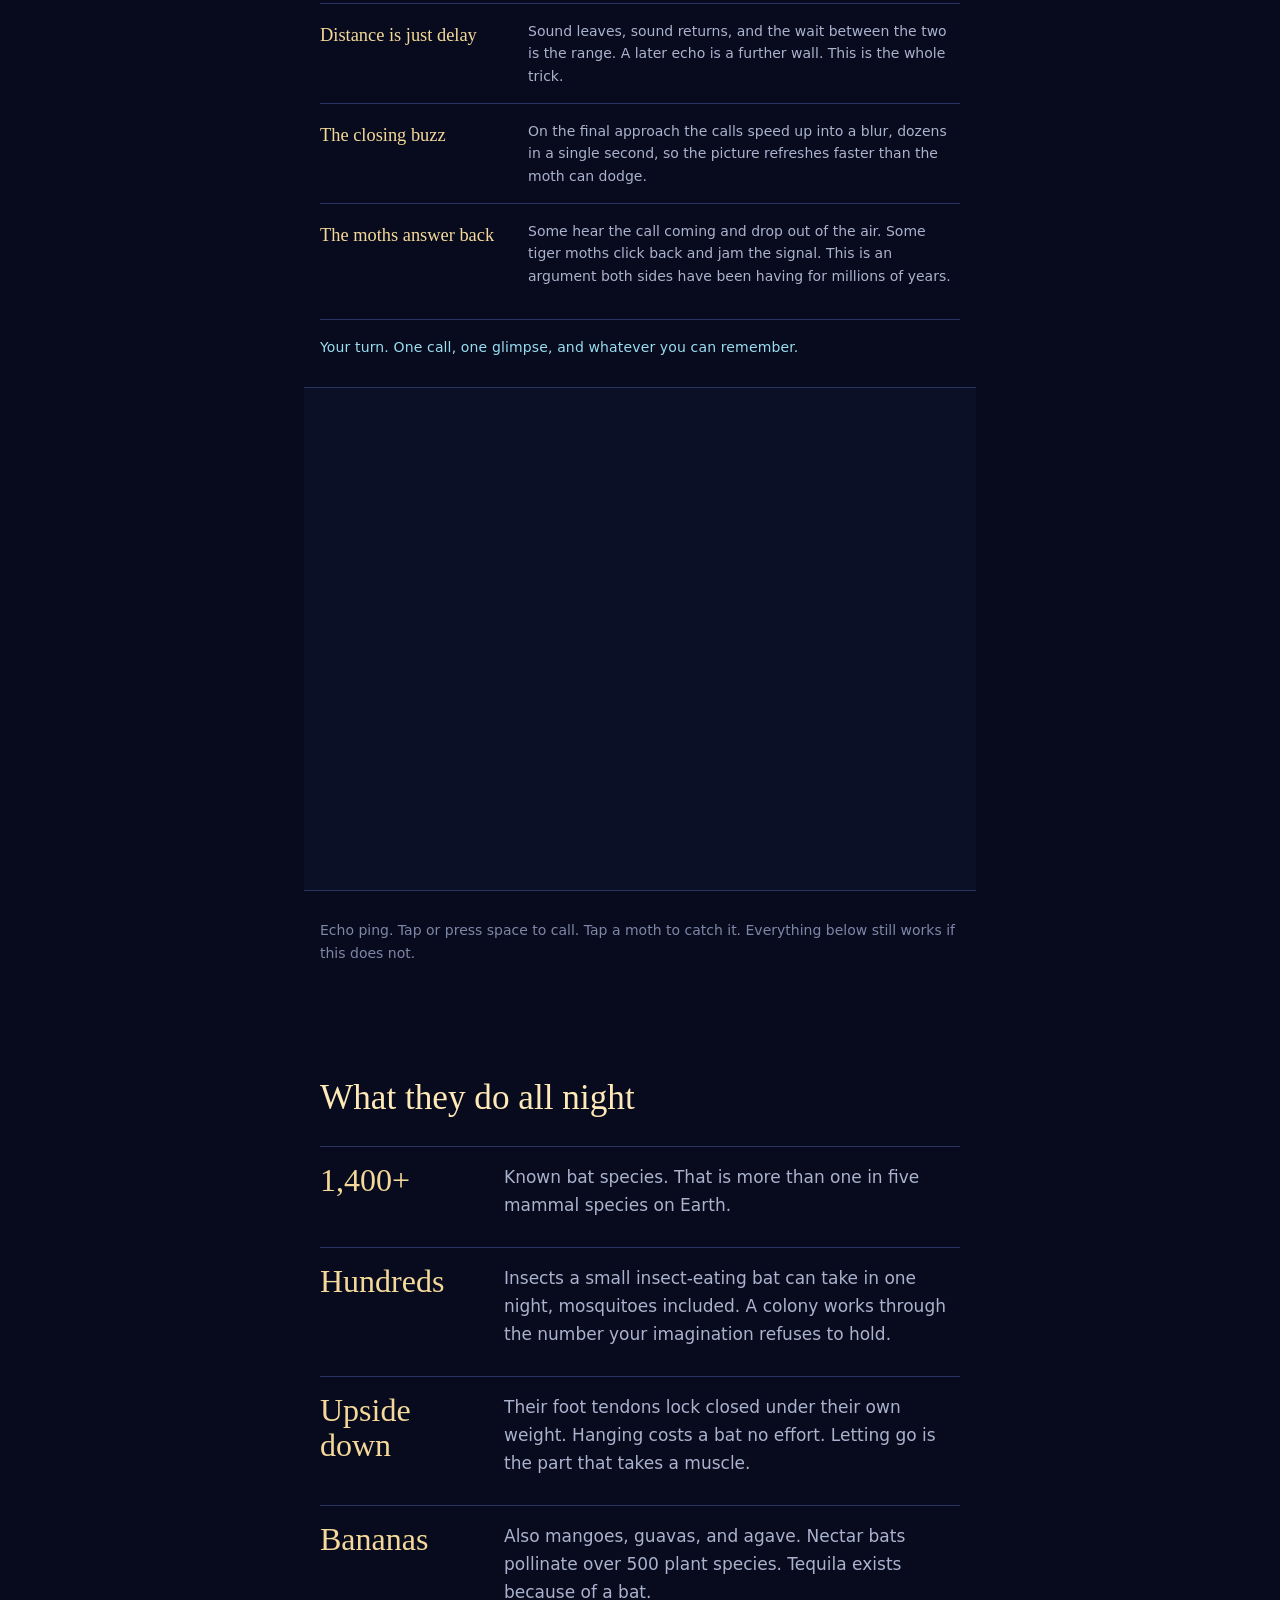
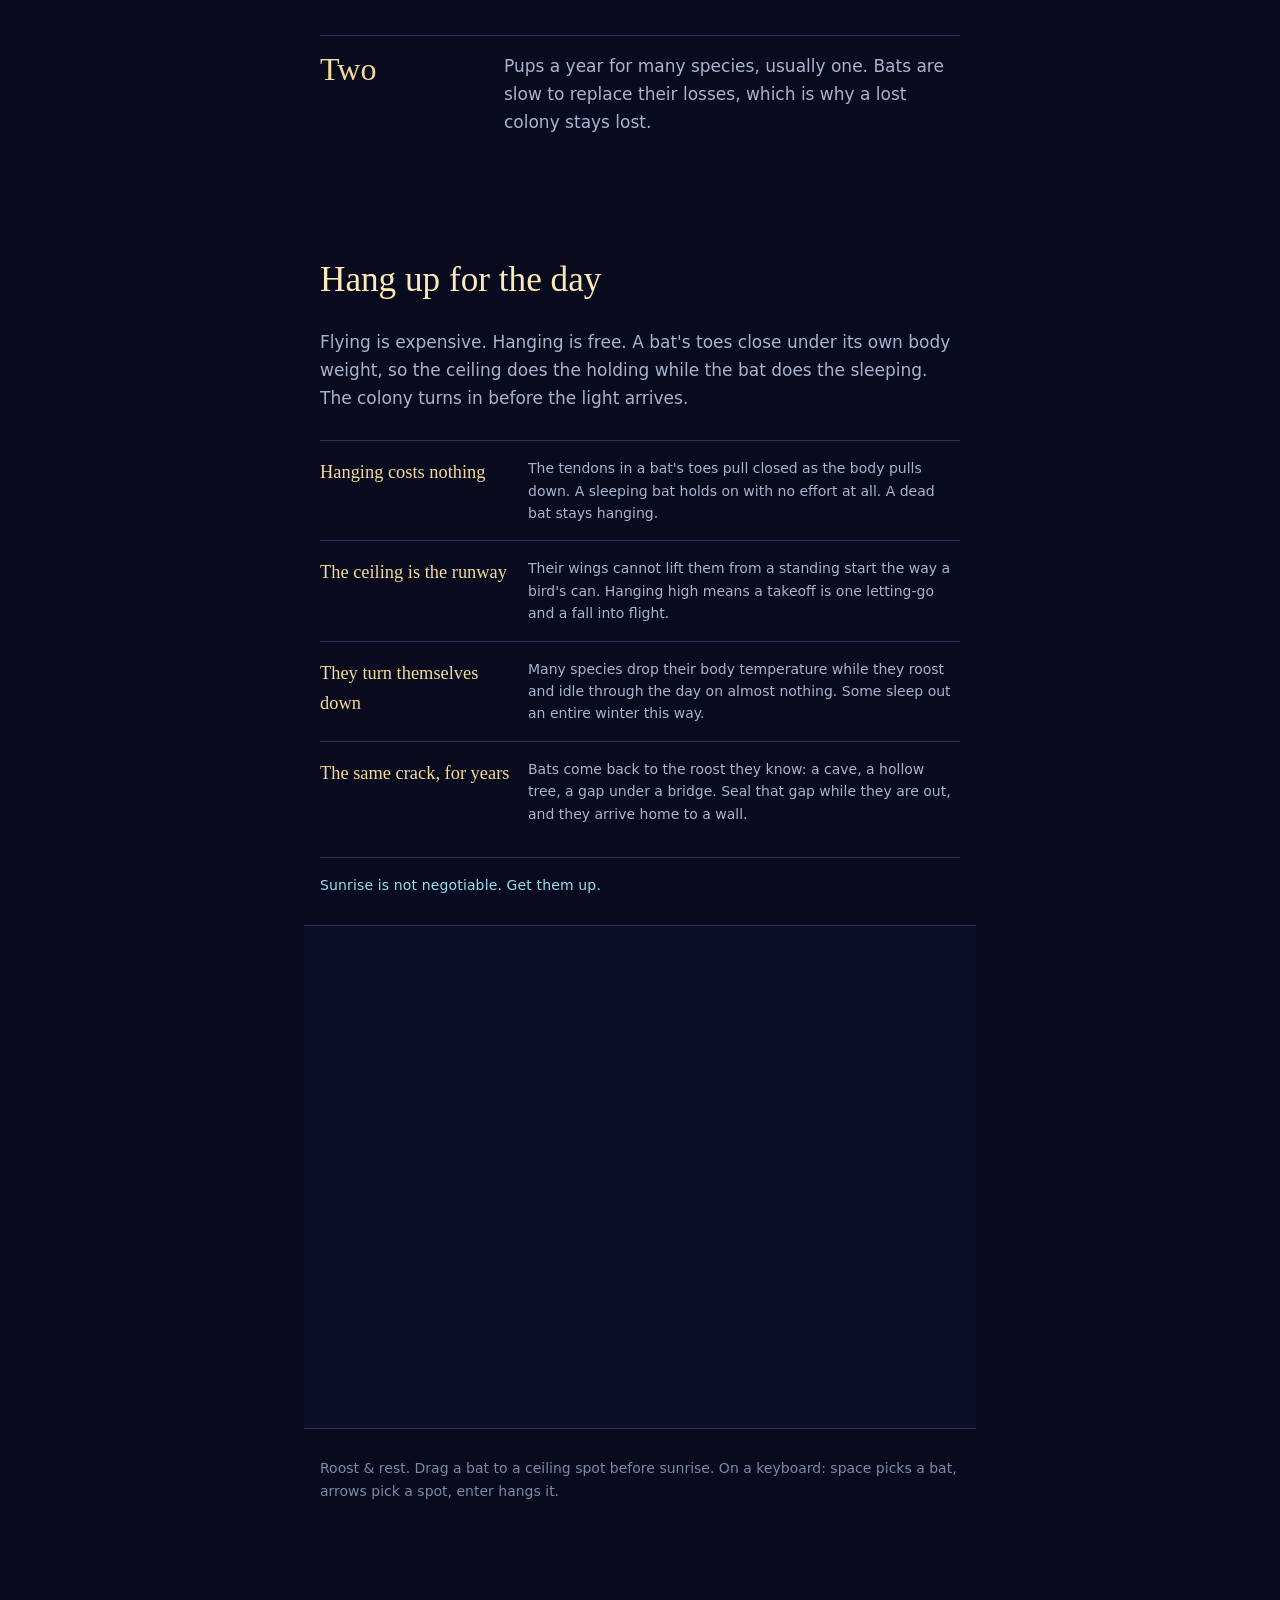
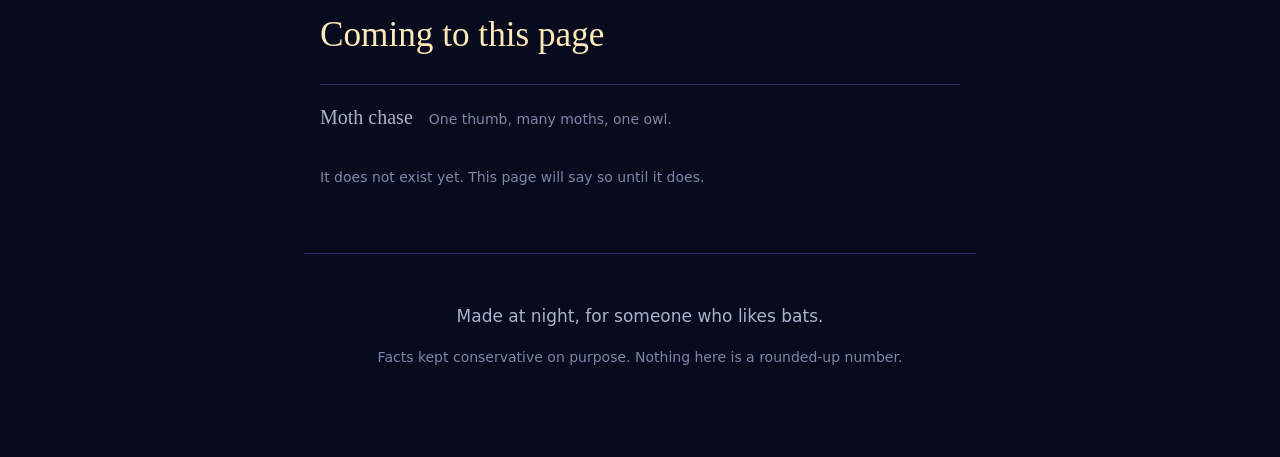
==== commit d7c7ad65: "content: field notes before each game" ====
--- a/index.html
+++ b/index.html
@@ -88,6 +88,31 @@
       of the dark: what is there, how far, and which way it is moving. It does this fast enough
       to catch a moth mid-turn.</p>
 
+    <dl class="notes">
+      <div>
+        <dt>The call is not a squeak</dt>
+        <dd>Most of it sits above human hearing. At close range some species are as loud as a
+          smoke alarm, and you stand there hearing nothing at all.</dd>
+      </div>
+      <div>
+        <dt>Distance is just delay</dt>
+        <dd>Sound leaves, sound returns, and the wait between the two is the range. A later echo
+          is a further wall. This is the whole trick.</dd>
+      </div>
+      <div>
+        <dt>The closing buzz</dt>
+        <dd>On the final approach the calls speed up into a blur, dozens in a single second, so
+          the picture refreshes faster than the moth can dodge.</dd>
+      </div>
+      <div>
+        <dt>The moths answer back</dt>
+        <dd>Some hear the call coming and drop out of the air. Some tiger moths click back and
+          jam the signal. This is an argument both sides have been having for millions of years.</dd>
+      </div>
+    </dl>
+
+    <p class="try">Your turn. One call, one glimpse, and whatever you can remember.</p>
+
     <div class="game-frame">
       <div class="game-shell" id="echo-ping" data-game>
         <noscript class="fallback">
@@ -143,6 +168,31 @@
       weight, so the ceiling does the holding while the bat does the sleeping. The colony turns in
       before the light arrives.</p>
 
+    <dl class="notes">
+      <div>
+        <dt>Hanging costs nothing</dt>
+        <dd>The tendons in a bat's toes pull closed as the body pulls down. A sleeping bat holds
+          on with no effort at all. A dead bat stays hanging.</dd>
+      </div>
+      <div>
+        <dt>The ceiling is the runway</dt>
+        <dd>Their wings cannot lift them from a standing start the way a bird's can. Hanging high
+          means a takeoff is one letting-go and a fall into flight.</dd>
+      </div>
+      <div>
+        <dt>They turn themselves down</dt>
+        <dd>Many species drop their body temperature while they roost and idle through the day on
+          almost nothing. Some sleep out an entire winter this way.</dd>
+      </div>
+      <div>
+        <dt>The same crack, for years</dt>
+        <dd>Bats come back to the roost they know: a cave, a hollow tree, a gap under a bridge.
+          Seal that gap while they are out, and they arrive home to a wall.</dd>
+      </div>
+    </dl>
+
+    <p class="try">Sunrise is not negotiable. Get them up.</p>
+
     <div class="game-frame">
       <div class="game-shell" id="roost-rest" data-game>
         <noscript class="fallback">
--- a/styles/site.css
+++ b/styles/site.css
@@ -164,6 +164,32 @@
 /* ---- 3. play ---- */
 .play .intro { color: var(--text-dim); }
 
+/* Field notes: the reading that earns the game. A definition list, not cards. */
+.notes { margin: var(--space-3) 0 var(--space-2); }
+.notes > div {
+  border-top: 1px solid var(--night-line);
+  padding: var(--space-2) 0;
+}
+.notes dt {
+  font-family: var(--font-display);
+  font-size: 1.15rem;
+  color: var(--moon);
+  margin-bottom: 0.35rem;
+}
+.notes dd {
+  margin: 0;
+  color: var(--text-dim);
+  font-size: var(--size-small);
+  line-height: 1.6;
+}
+.try {
+  border-top: 1px solid var(--night-line);
+  padding-top: var(--space-2);
+  color: var(--echo);
+  font-size: var(--size-small);
+  letter-spacing: 0.01em;
+}
+
 .game-frame {
   margin: var(--space-3) calc(var(--space-2) * -1);
 }
@@ -242,6 +268,8 @@
   .game-shell { aspect-ratio: 4 / 3; }
   .fact { display: grid; grid-template-columns: 10.5rem 1fr; gap: var(--space-2); align-items: start; }
   .figure { overflow-wrap: break-word; }
+  .notes > div { display: grid; grid-template-columns: 12rem 1fr; gap: var(--space-2); align-items: start; }
+  .notes dt { margin-bottom: 0; }
   .figure { margin-bottom: 0; }
 }
 
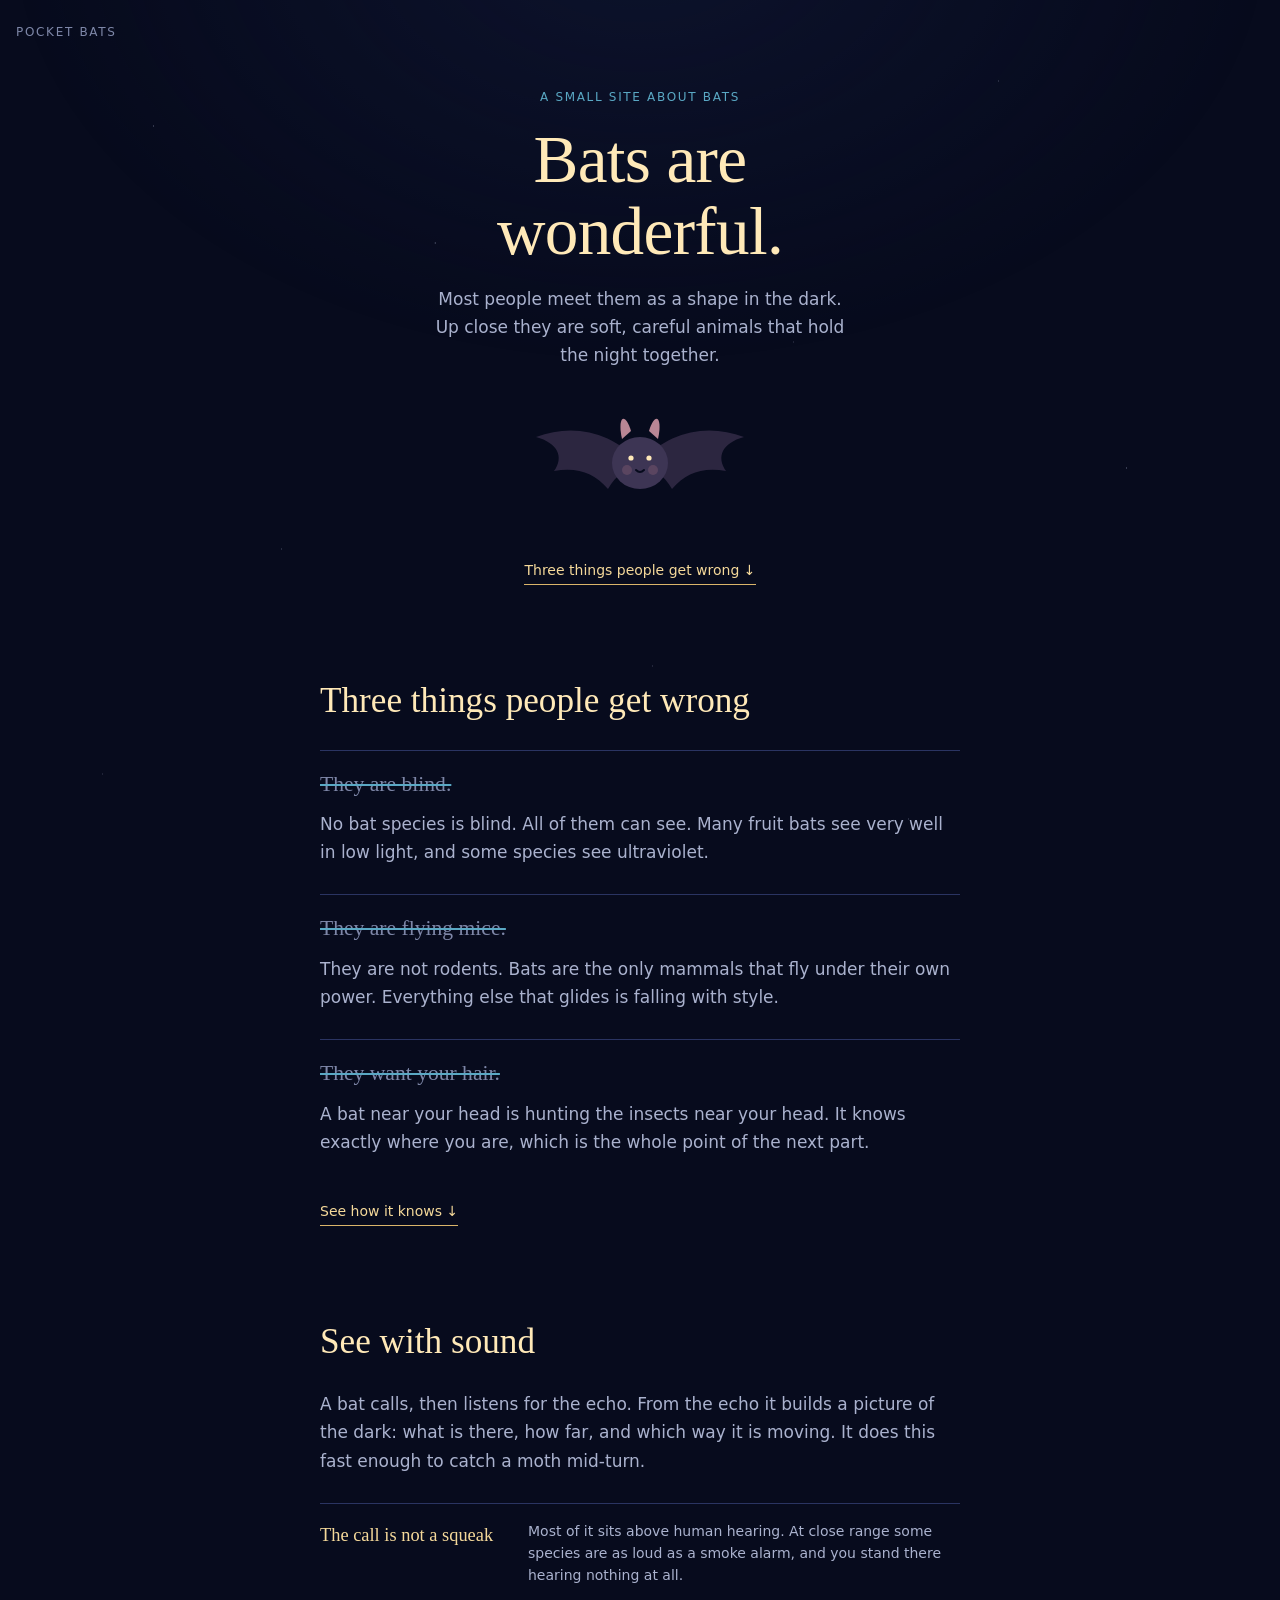
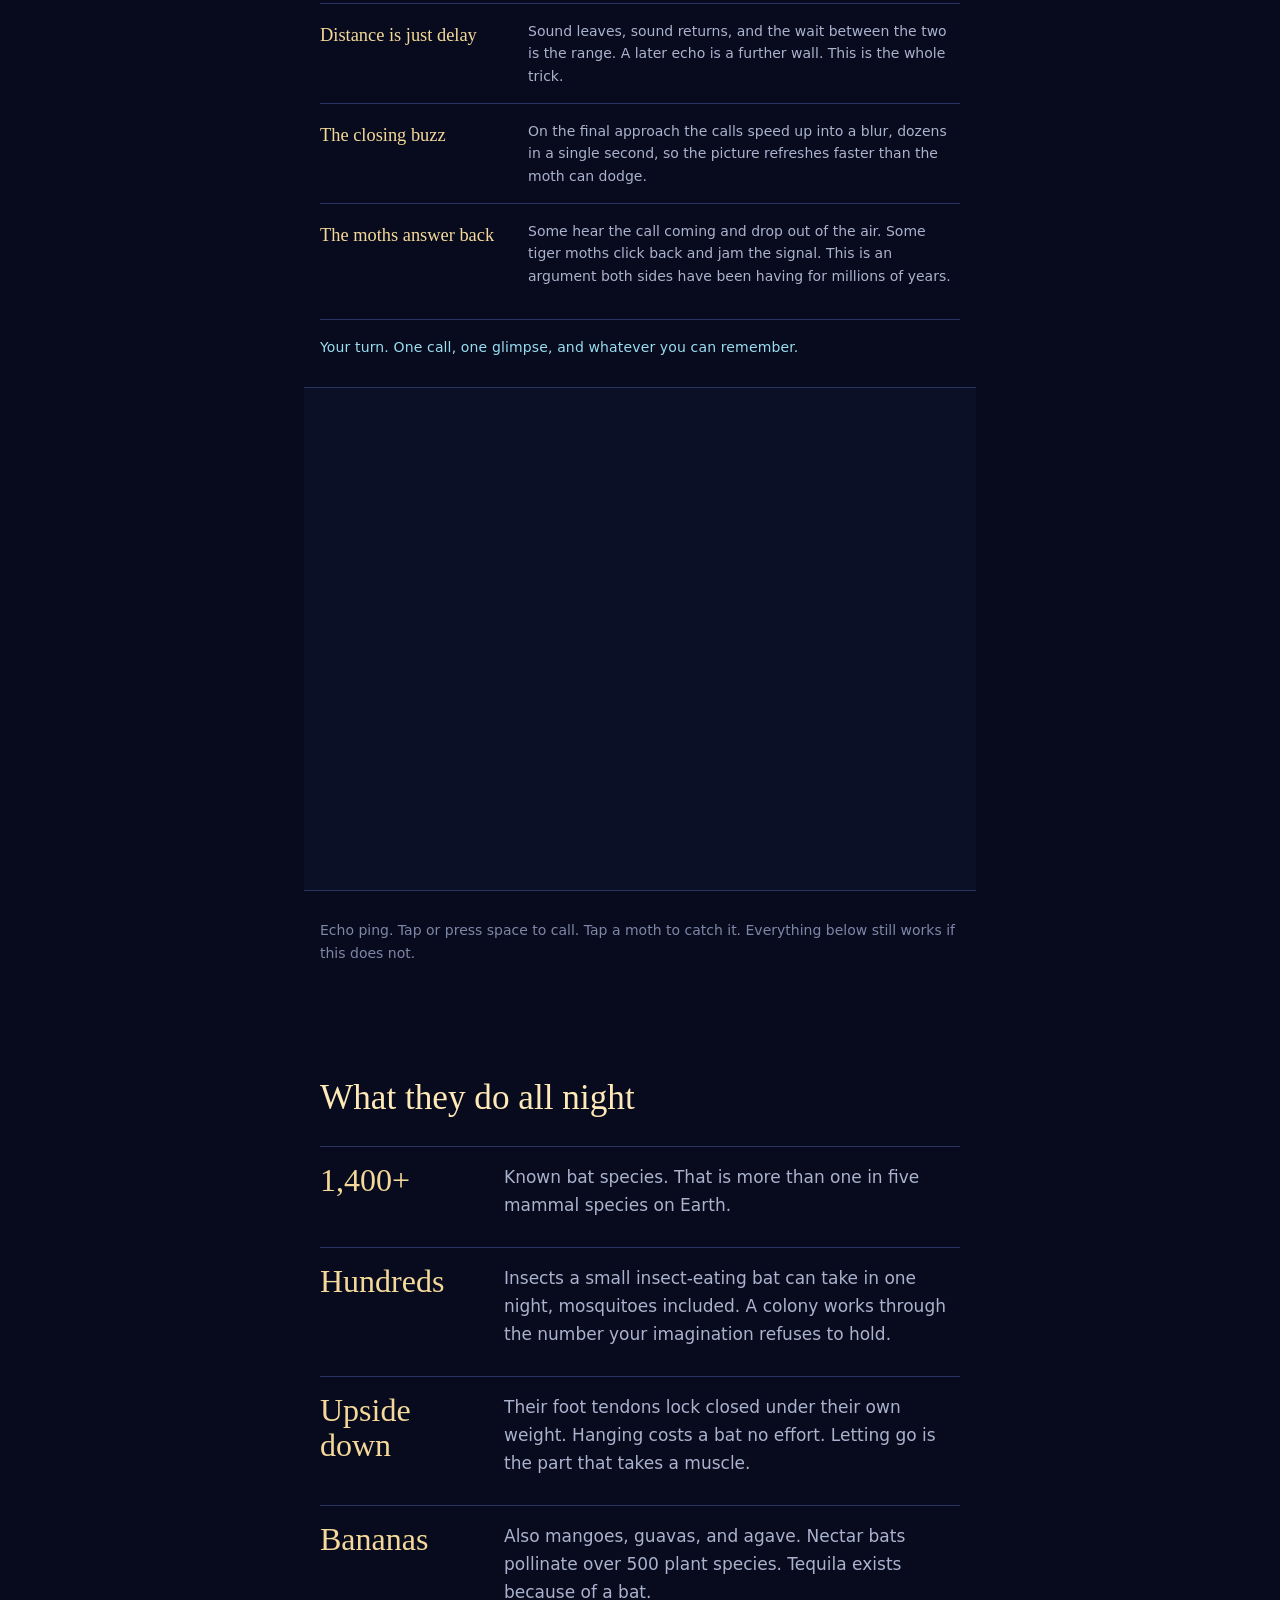
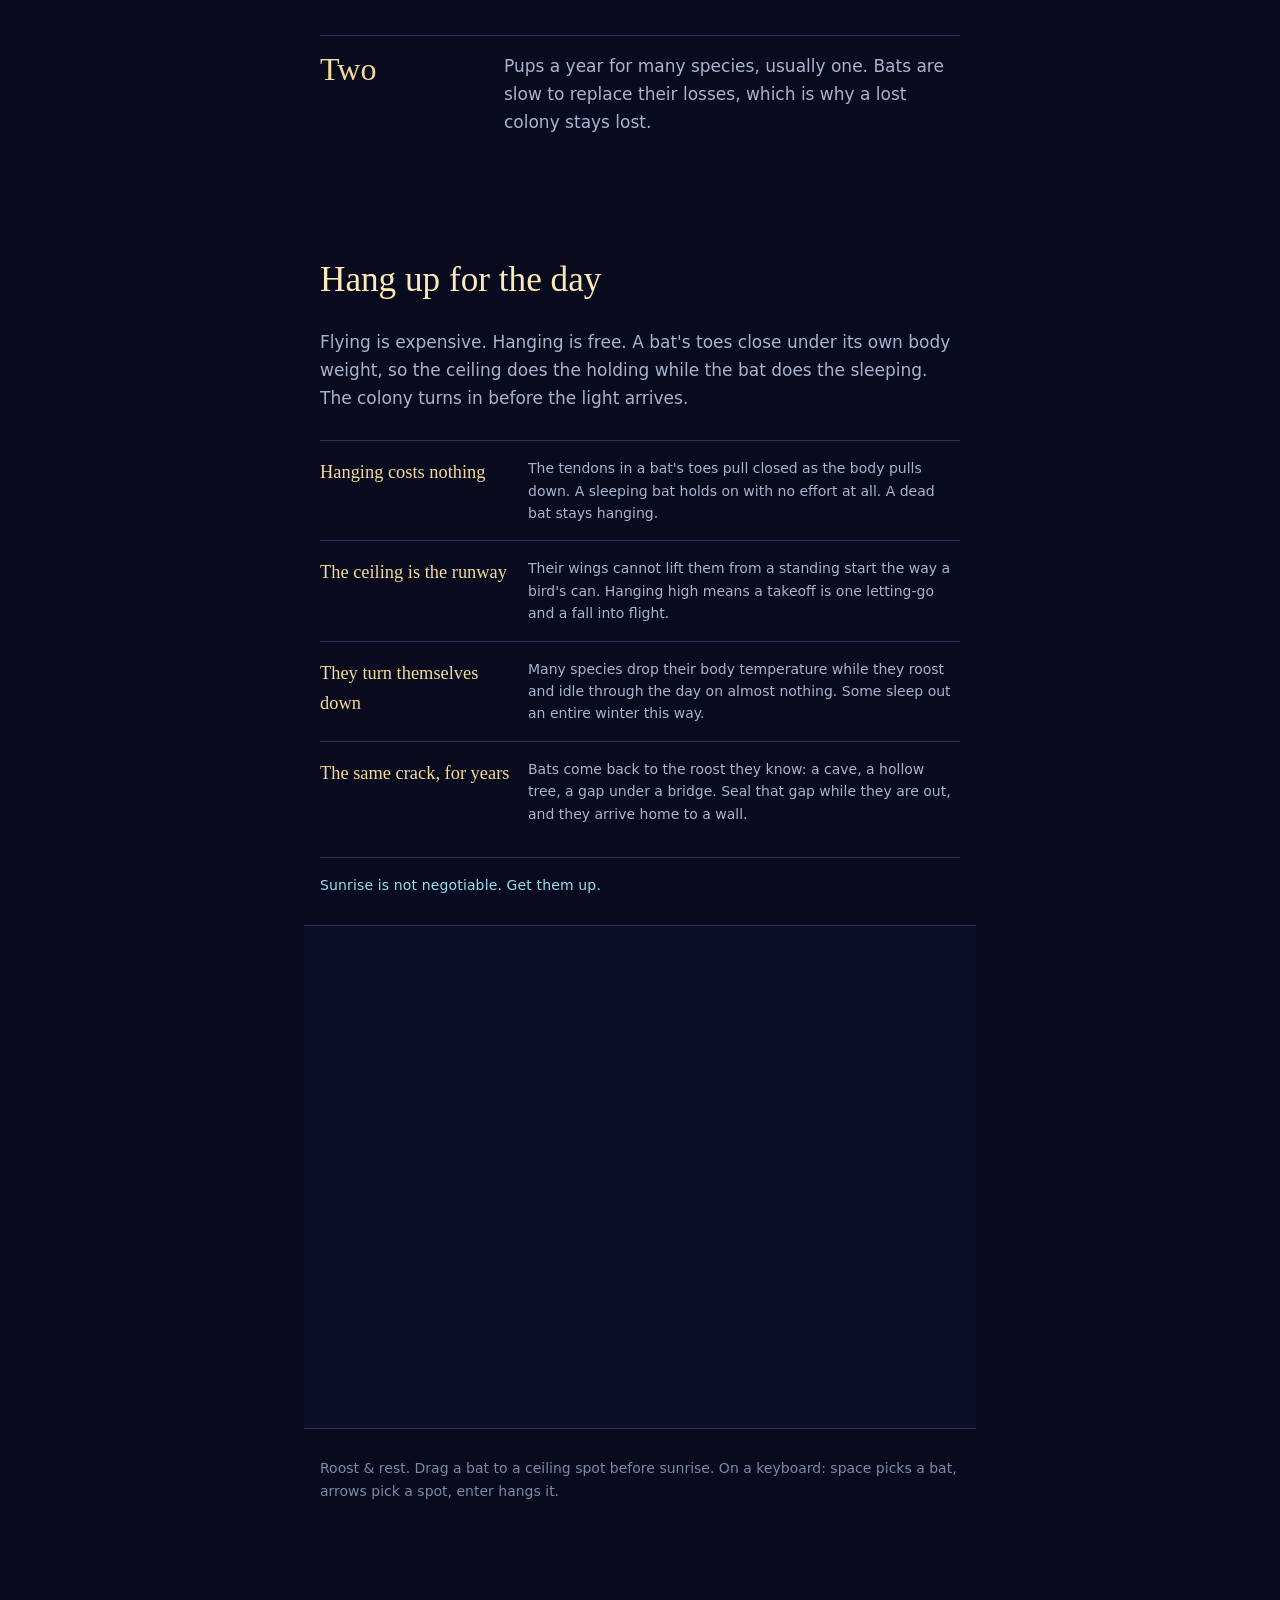
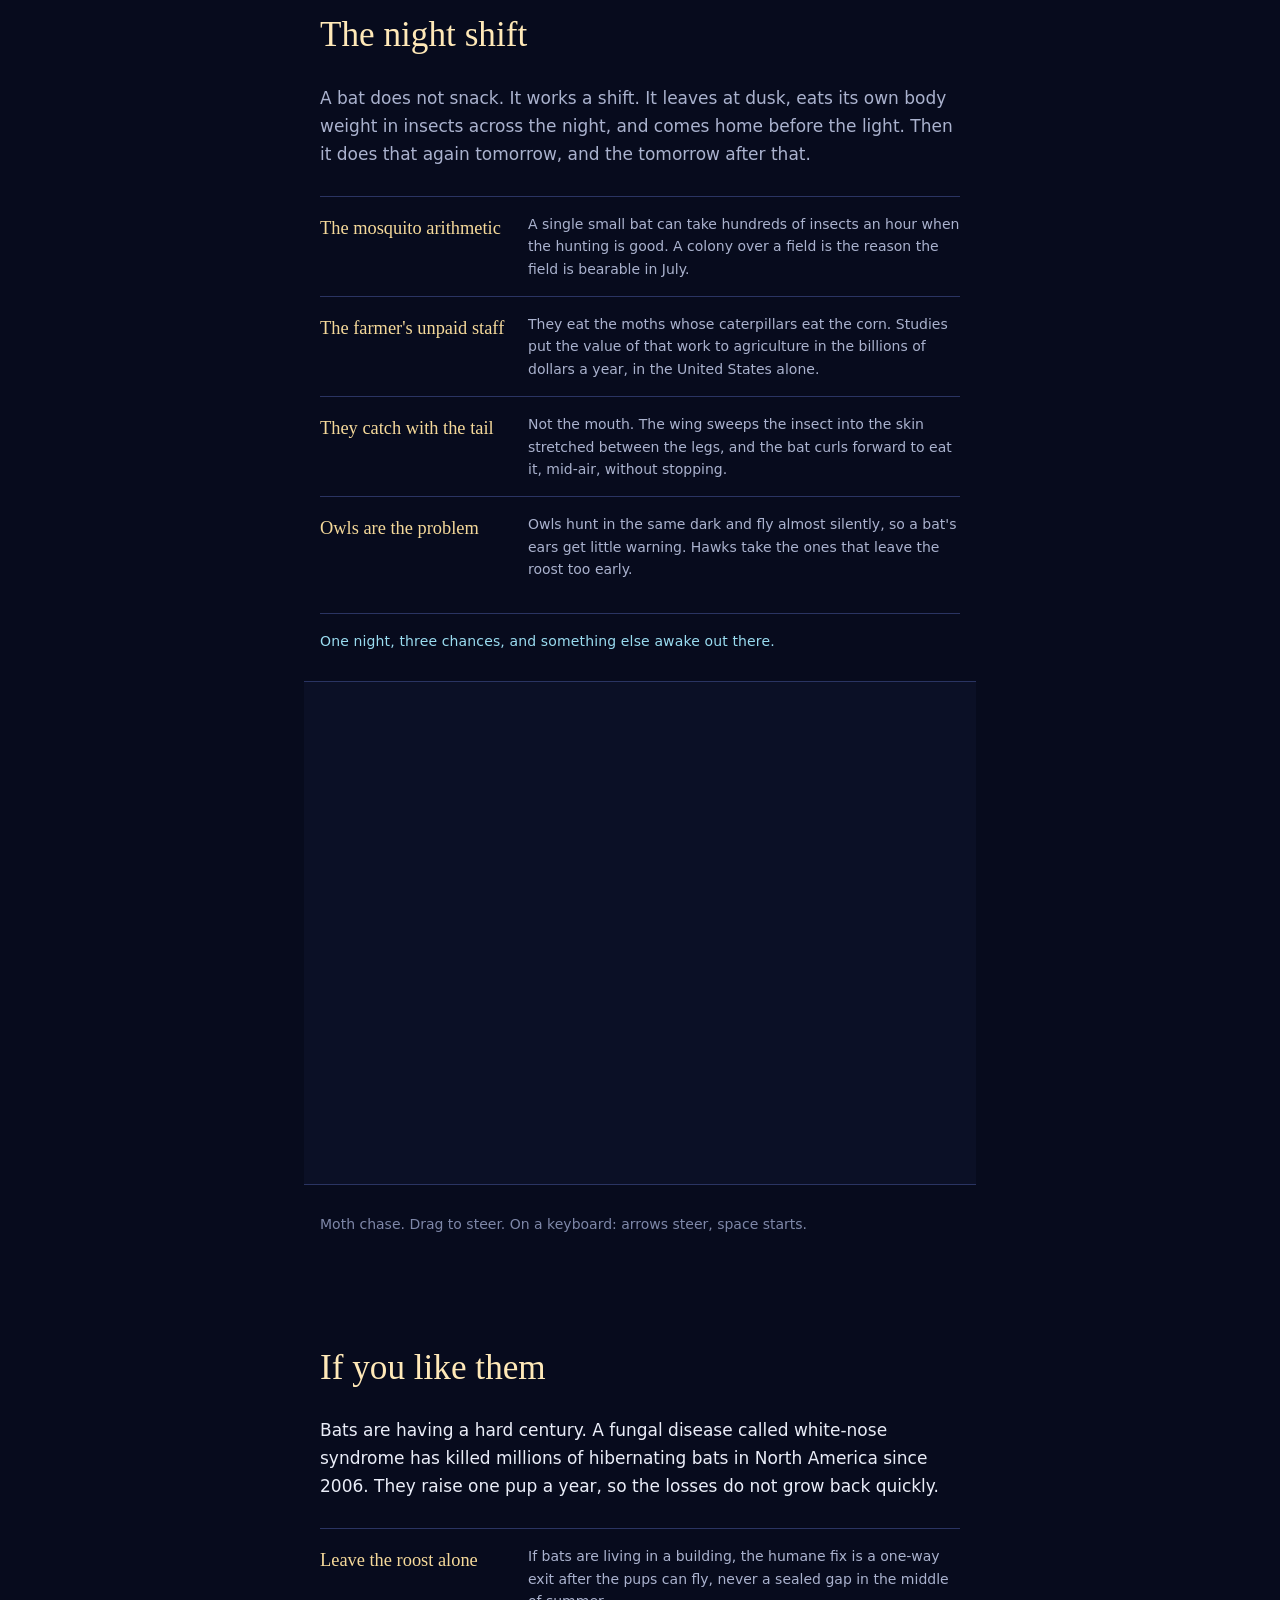
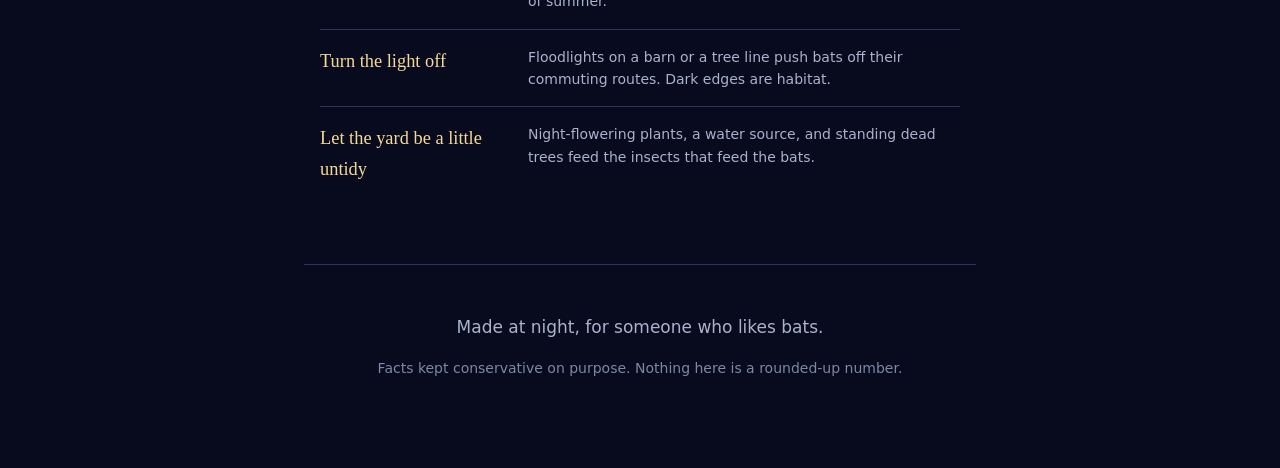
==== commit 7268d531: "chunk 3: Moth chase, plus a closing section on helping bats" ====
--- a/index.html
+++ b/index.html
@@ -206,13 +206,75 @@
       space picks a bat, arrows pick a spot, enter hangs it.</p>
   </section>
 
-  <!-- 6. what is next -->
-  <section class="band" id="next">
-    <h2>Coming to this page</h2>
-    <ul class="index">
-      <li><span class="idx-name">Moth chase</span><span class="idx-note">One thumb, many moths, one owl.</span></li>
-    </ul>
-    <p class="note">It does not exist yet. This page will say so until it does.</p>
+  <!-- 6. play: the night shift -->
+  <section class="band play" id="hunt">
+    <h2>The night shift</h2>
+    <p class="intro">A bat does not snack. It works a shift. It leaves at dusk, eats its own body
+      weight in insects across the night, and comes home before the light. Then it does that again
+      tomorrow, and the tomorrow after that.</p>
+
+    <dl class="notes">
+      <div>
+        <dt>The mosquito arithmetic</dt>
+        <dd>A single small bat can take hundreds of insects an hour when the hunting is good.
+          A colony over a field is the reason the field is bearable in July.</dd>
+      </div>
+      <div>
+        <dt>The farmer's unpaid staff</dt>
+        <dd>They eat the moths whose caterpillars eat the corn. Studies put the value of that work
+          to agriculture in the billions of dollars a year, in the United States alone.</dd>
+      </div>
+      <div>
+        <dt>They catch with the tail</dt>
+        <dd>Not the mouth. The wing sweeps the insect into the skin stretched between the legs,
+          and the bat curls forward to eat it, mid-air, without stopping.</dd>
+      </div>
+      <div>
+        <dt>Owls are the problem</dt>
+        <dd>Owls hunt in the same dark and fly almost silently, so a bat's ears get little warning.
+          Hawks take the ones that leave the roost too early.</dd>
+      </div>
+    </dl>
+
+    <p class="try">One night, three chances, and something else awake out there.</p>
+
+    <div class="game-frame">
+      <div class="game-shell" id="moth-chase" data-game>
+        <noscript class="fallback">
+          <p><strong>The game needs JavaScript.</strong> Without it, the short version: you steer a
+            bat with your thumb, you eat every moth you can reach, and an owl arrives to make that
+            harder.</p>
+        </noscript>
+      </div>
+    </div>
+
+    <p class="caption">Moth chase. Drag to steer. On a keyboard: arrows steer, space starts.</p>
+  </section>
+
+  <!-- 7. resolution -->
+  <section class="band" id="help">
+    <h2>If you like them</h2>
+    <p class="intro">Bats are having a hard century. A fungal disease called white-nose syndrome
+      has killed millions of hibernating bats in North America since 2006. They raise one pup a
+      year, so the losses do not grow back quickly.</p>
+
+    <dl class="notes">
+      <div>
+        <dt>Leave the roost alone</dt>
+        <dd>If bats are living in a building, the humane fix is a one-way exit after the pups can
+          fly, never a sealed gap in the middle of summer.</dd>
+      </div>
+      <div>
+        <dt>Turn the light off</dt>
+        <dd>Floodlights on a barn or a tree line push bats off their commuting routes. Dark edges
+          are habitat.</dd>
+      </div>
+      <div>
+        <dt>Let the yard be a little untidy</dt>
+        <dd>Night-flowering plants, a water source, and standing dead trees feed the insects that
+          feed the bats.</dd>
+      </div>
+    </dl>
   </section>
 
 </main>
@@ -225,6 +287,7 @@
 <script src="js/config.js"></script>
 <script src="js/echo-ping.js"></script>
 <script src="js/roost-rest.js"></script>
+<script src="js/moth-chase.js"></script>
 <script src="js/site.js"></script>
 </body>
 </html>
--- a/styles/site.css
+++ b/styles/site.css
@@ -237,20 +237,6 @@
 }
 .fact p:last-child { margin-bottom: 0; color: var(--text-dim); }
 
-/* ---- 5. what is next: typographic index, no cards ---- */
-.index { list-style: none; margin: 0 0 var(--space-2); padding: 0; }
-.index li {
-  display: flex;
-  flex-wrap: wrap;
-  gap: 0 var(--space-2);
-  align-items: baseline;
-  border-top: 1px solid var(--night-line);
-  padding: var(--space-2) 0;
-}
-.idx-name { font-family: var(--font-display); font-size: 1.25rem; color: var(--text-dim); }
-.idx-note { font-size: var(--size-small); color: var(--text-faint); }
-.note { font-size: var(--size-small); color: var(--text-faint); }
-
 /* ---- resolution ---- */
 .close {
   max-width: var(--measure);
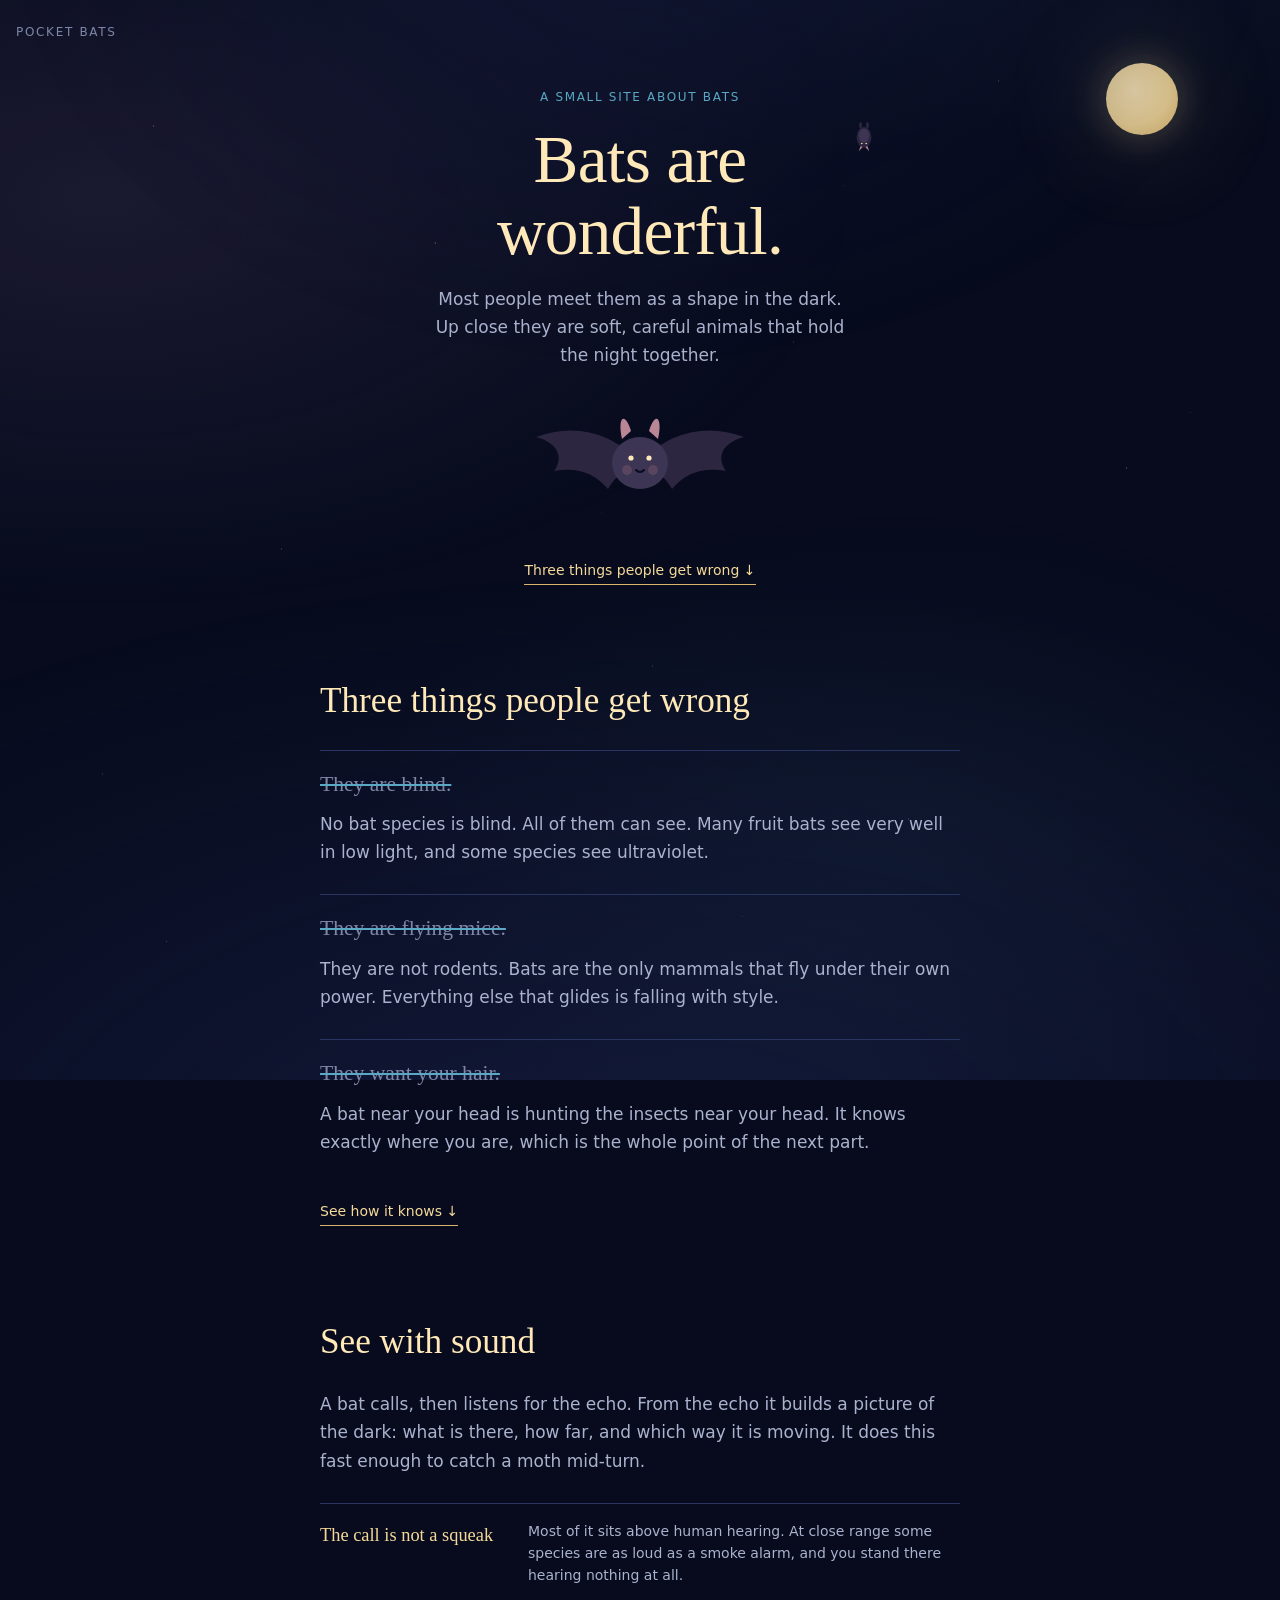
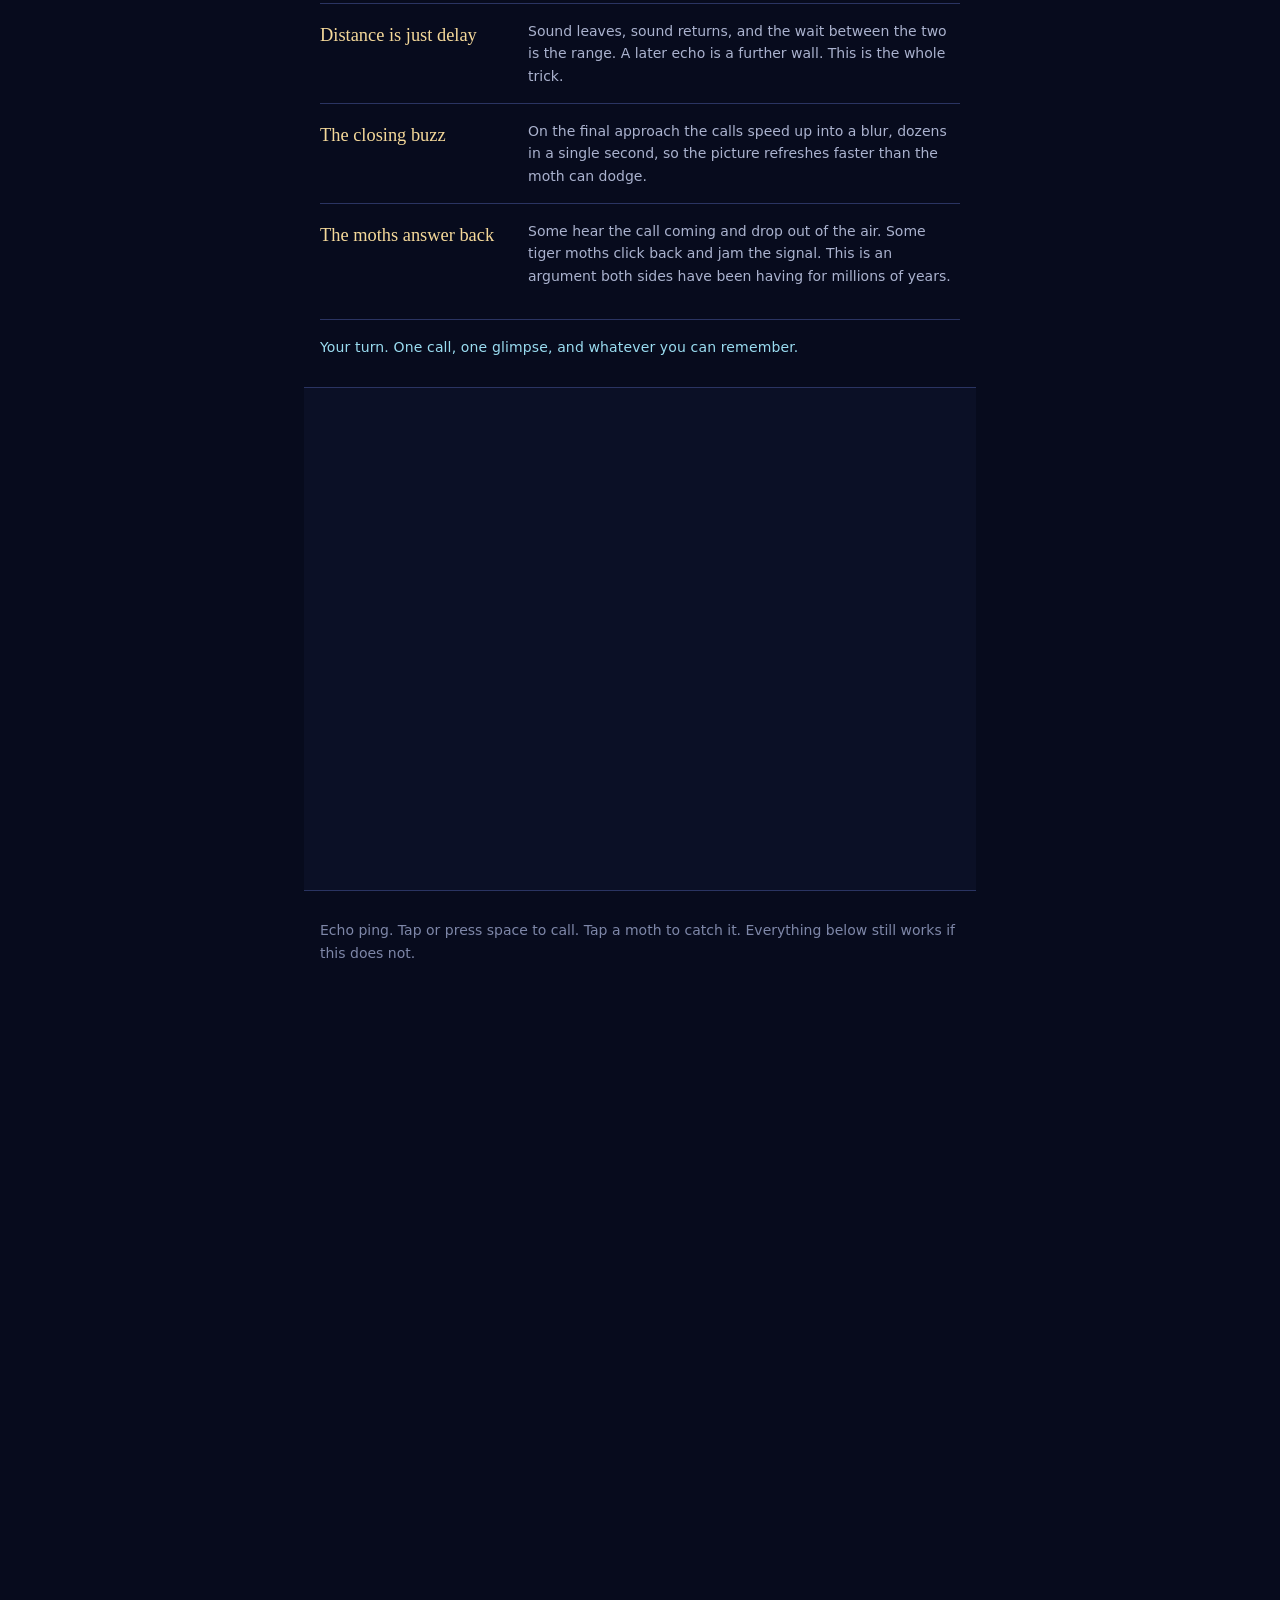
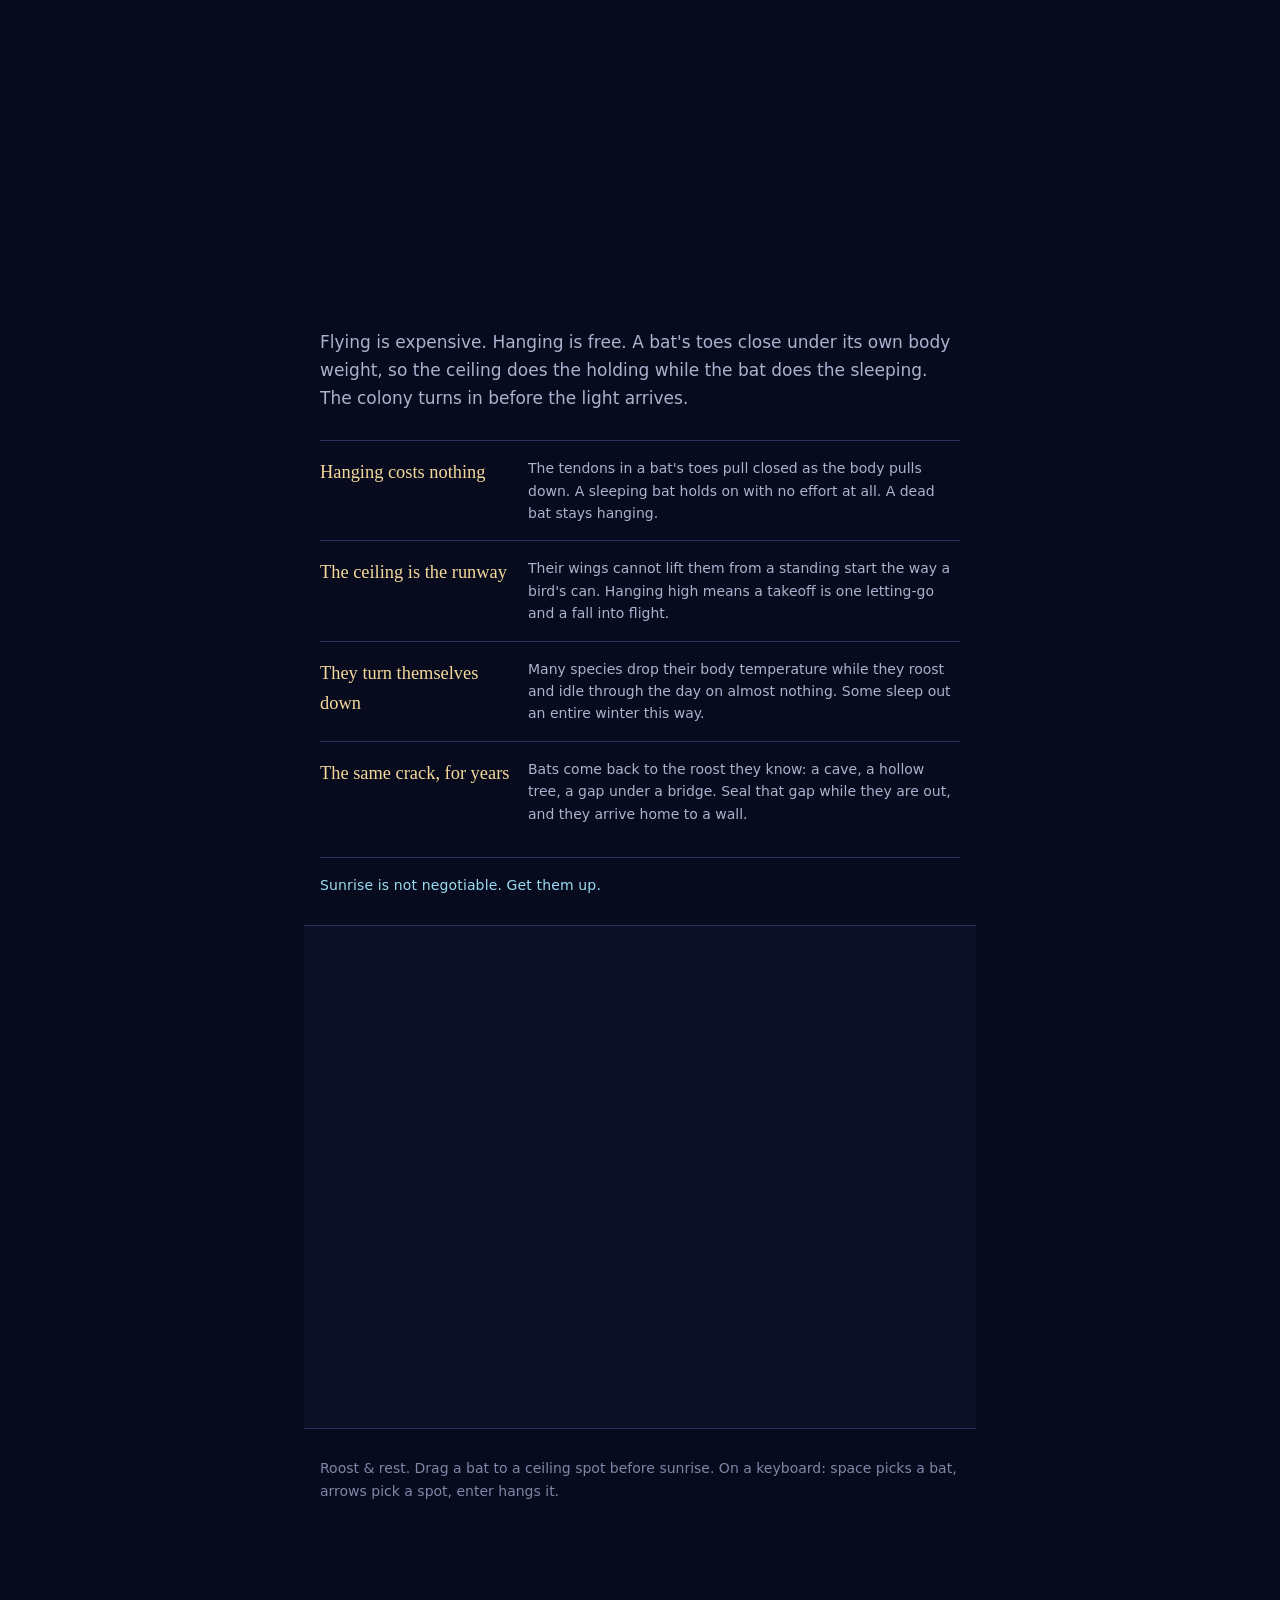
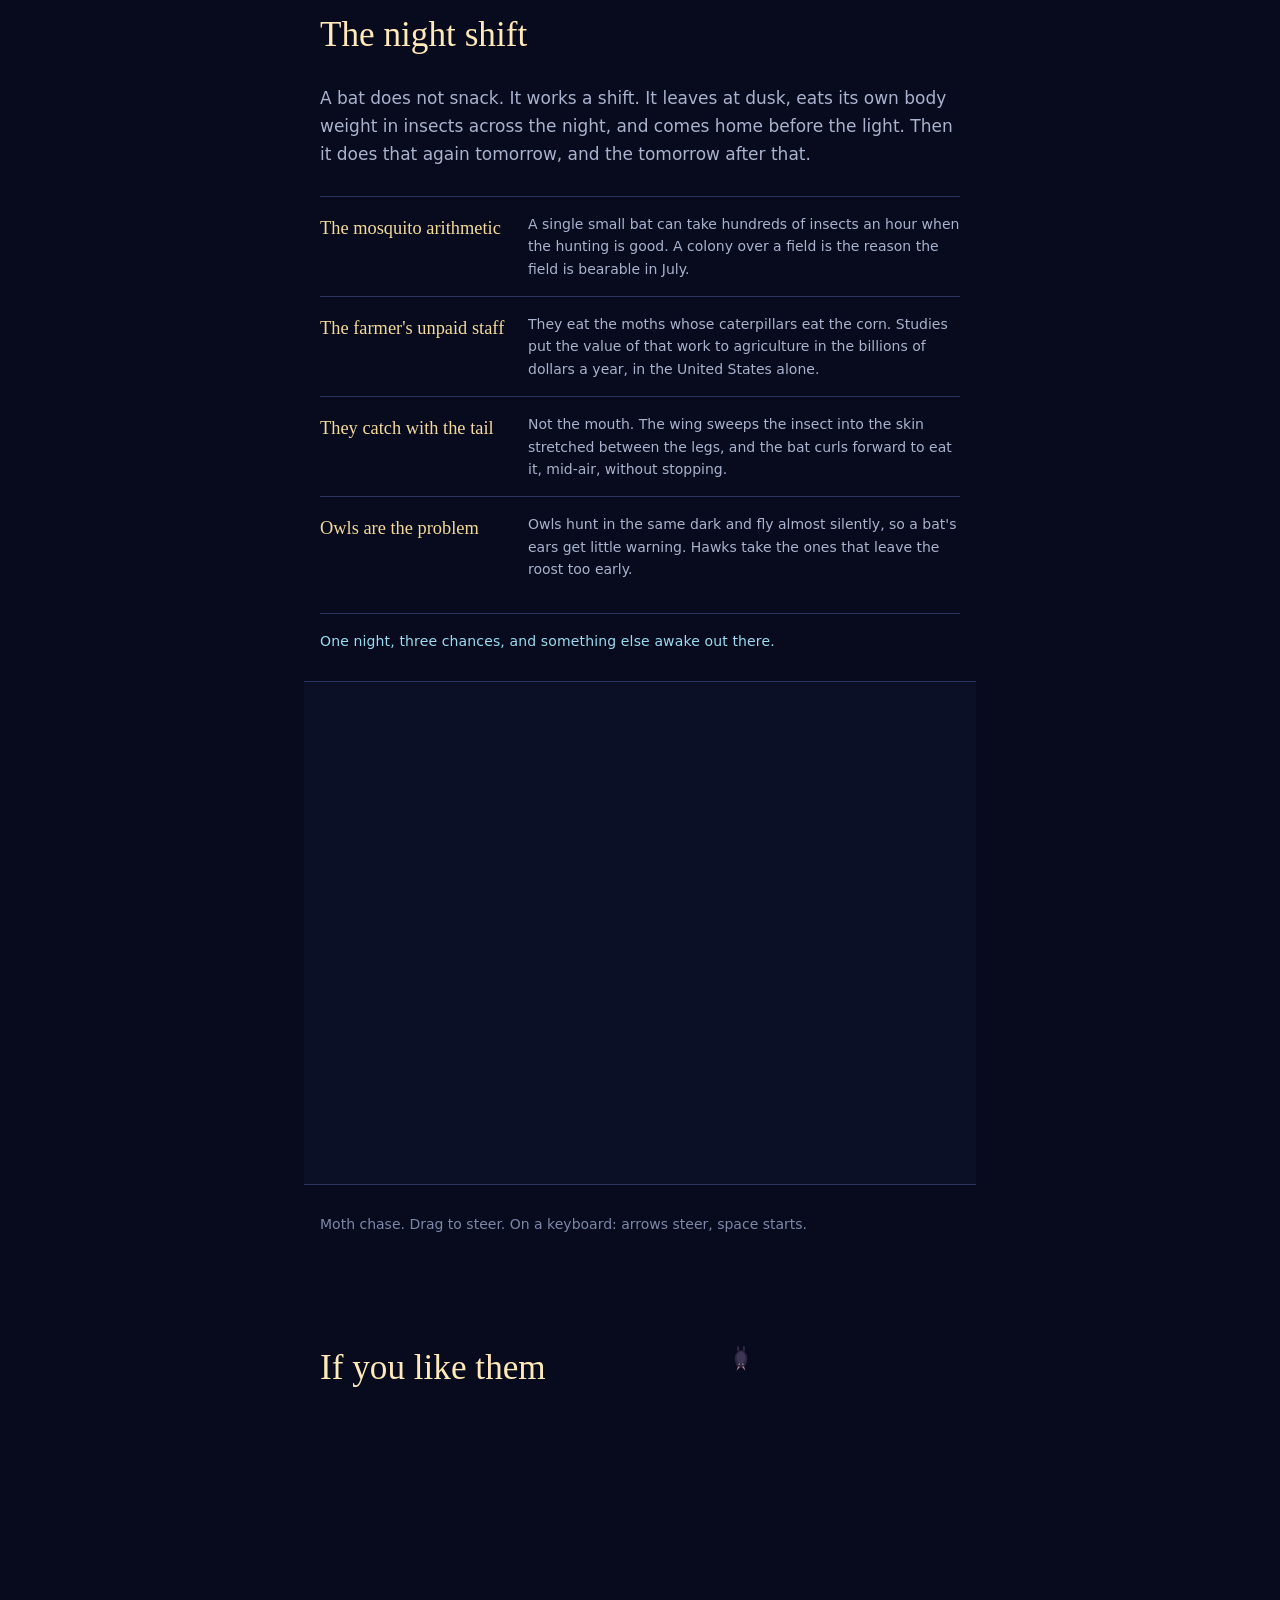
==== commit aaeb0230: "atmosphere: layered sky with moon, scroll settle, bats that roost on headings" ====
--- a/index.html
+++ b/index.html
@@ -16,6 +16,7 @@
 <meta name="twitter:card" content="summary_large_image">
 <link rel="stylesheet" href="styles/night.tokens.css">
 <link rel="stylesheet" href="styles/site.css">
+<link rel="stylesheet" href="styles/atmosphere.css">
 <link rel="icon" href="data:image/svg+xml,<svg xmlns='http://www.w3.org/2000/svg' viewBox='0 0 32 32'><text y='26' font-size='26'>🦇</text></svg>">
 </head>
 <body>
@@ -289,5 +290,6 @@
 <script src="js/roost-rest.js"></script>
 <script src="js/moth-chase.js"></script>
 <script src="js/site.js"></script>
+<script src="js/atmosphere.js"></script>
 </body>
 </html>
--- a/styles/atmosphere.css
+++ b/styles/atmosphere.css
@@ -0,0 +1,106 @@
+/* atmosphere.css — the deep-sky background, scroll settling, and the roosting bats.
+   Composition only; every colour comes from night.tokens.css. Motion jobs: the parallax
+   orients depth while the READER scrolls, the settle confirms arrival, the fly-in expresses
+   character once. Nothing loops while the page is idle. */
+
+/* ---- layered sky: glow (farthest) -> far stars -> .stars (site.css) ---- */
+.sky-glow, .sky-far {
+  position: fixed;
+  inset: -20vh 0;
+  z-index: 0;
+  pointer-events: none;
+  will-change: transform;
+}
+
+.sky-glow {
+  background:
+    radial-gradient(120vw 90vh at 82% -10%, rgba(154, 220, 240, 0.07), transparent 60%),
+    radial-gradient(90vw 70vh at 8% 30%, rgba(61, 53, 84, 0.35), transparent 65%),
+    radial-gradient(70vw 60vh at 70% 80%, rgba(90, 168, 196, 0.05), transparent 60%),
+    radial-gradient(130vw 100vh at 50% 110%, var(--night-800), transparent 70%);
+}
+
+.sky-far {
+  background-image:
+    radial-gradient(1px 1px at 7% 9%,   var(--star), transparent 60%),
+    radial-gradient(0.9px 0.9px at 19% 33%, var(--star), transparent 60%),
+    radial-gradient(1px 1px at 29% 71%, var(--star), transparent 60%),
+    radial-gradient(0.8px 0.8px at 41% 17%, var(--star), transparent 60%),
+    radial-gradient(1px 1px at 47% 55%, var(--star), transparent 60%),
+    radial-gradient(0.9px 0.9px at 58% 87%, var(--star), transparent 60%),
+    radial-gradient(1px 1px at 66% 29%, var(--star), transparent 60%),
+    radial-gradient(0.8px 0.8px at 74% 63%, var(--star), transparent 60%),
+    radial-gradient(1px 1px at 85% 13%, var(--star), transparent 60%),
+    radial-gradient(0.9px 0.9px at 93% 47%, var(--star), transparent 60%),
+    radial-gradient(0.8px 0.8px at 13% 89%, var(--star), transparent 60%),
+    radial-gradient(1px 1px at 90% 92%, var(--star), transparent 60%);
+  opacity: 0.35;
+}
+
+/* The moon: one still anchor for the whole page. */
+.moon-disc {
+  position: fixed;
+  top: 7vh;
+  right: 8vw;
+  width: 72px;
+  height: 72px;
+  z-index: 0;
+  pointer-events: none;
+  border-radius: 50%;
+  background: radial-gradient(circle at 38% 36%, var(--moon-bright), var(--moon) 55%, var(--moon-deep));
+  box-shadow:
+    0 0 34px 6px rgba(245, 217, 154, 0.22),
+    0 0 110px 40px rgba(245, 217, 154, 0.08);
+  opacity: 0.9;
+}
+@media (max-width: 45.99rem) {
+  .moon-disc { width: 52px; height: 52px; right: 10vw; top: 5vh; }
+}
+
+/* ---- scroll settle: applied by atmosphere.js only, so no JS = no hidden content ---- */
+.reveal {
+  opacity: 0;
+  transform: translateY(var(--reveal-shift, 20px));
+  transition:
+    opacity 0.7s var(--ease),
+    transform 0.7s var(--ease);
+  transition-delay: var(--reveal-delay, 0ms);
+}
+.reveal.in {
+  opacity: 1;
+  transform: none;
+}
+
+/* ---- the roosting bats ---- */
+.rooster-heading { position: relative; }
+
+.rooster {
+  position: absolute;
+  top: -0.12em;
+  width: 1em; /* sized by atmosphere.js via font-size */
+  line-height: 0;
+  pointer-events: none;
+  transform-origin: 50% 0;
+}
+.rooster svg { display: block; width: 100%; overflow: visible; }
+.rooster .r-wing { fill: var(--bat-wing); }
+.rooster .r-body { fill: var(--bat-body); }
+.rooster .r-ear  { fill: var(--bat-ear); }
+.rooster .r-eye  { fill: var(--moon-bright); }
+.rooster .r-foot { stroke: var(--bat-wing); stroke-width: 6; stroke-linecap: round; }
+
+/* Waiting = parked offscreen until the heading is seen; arrive overrides it and lands. */
+.rooster.waiting { transform: translate(-38vw, -26vh) rotate(50deg); }
+.rooster.arrive { animation: rooster-arrive 1.1s var(--ease) both; }
+@keyframes rooster-arrive {
+  0%   { transform: translate(-38vw, -26vh) rotate(50deg); }
+  70%  { transform: translate(0.06em, 0.1em) rotate(-8deg); }
+  85%  { transform: translate(-0.02em, -0.03em) rotate(3deg); }
+  100% { transform: none; }
+}
+
+@media (prefers-reduced-motion: reduce) {
+  .reveal { opacity: 1; transform: none; transition: none; }
+  .rooster.arrive { animation: none; }
+  .sky-glow, .sky-far { transform: none !important; }
+}
